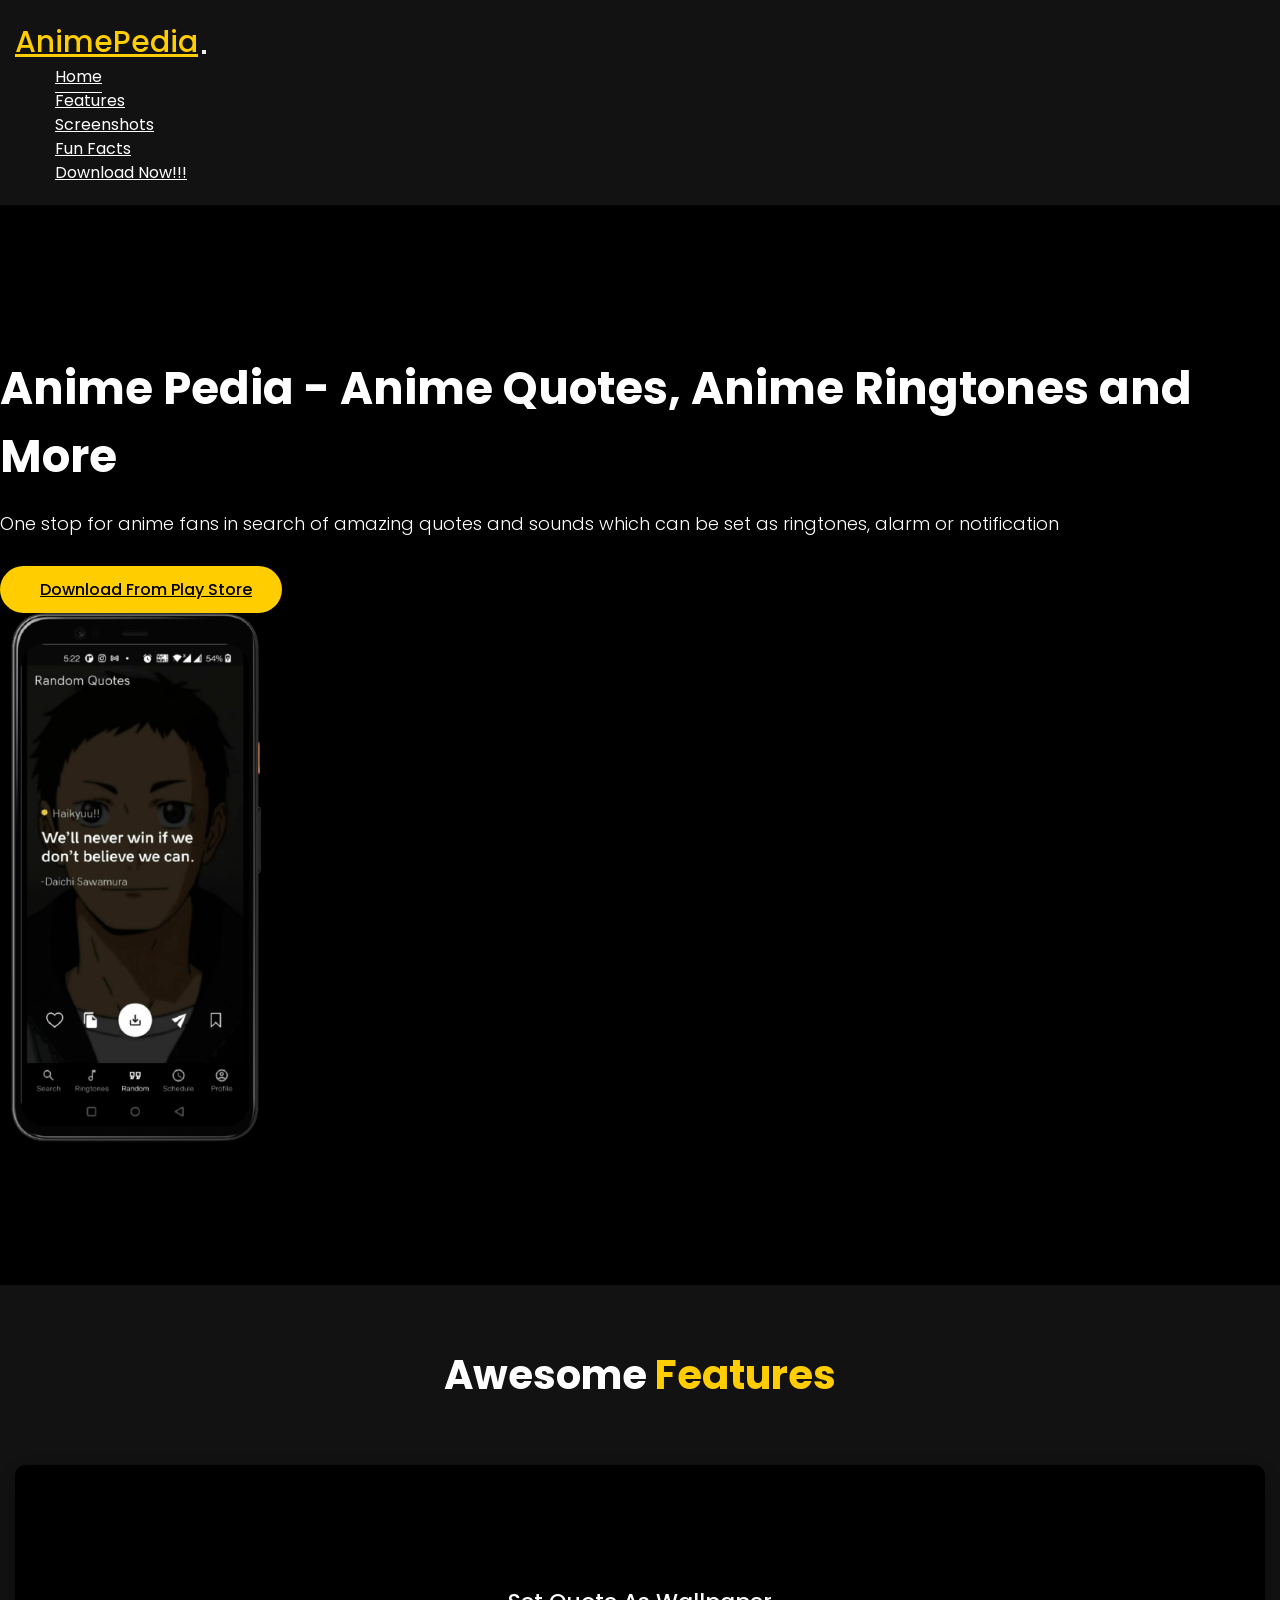
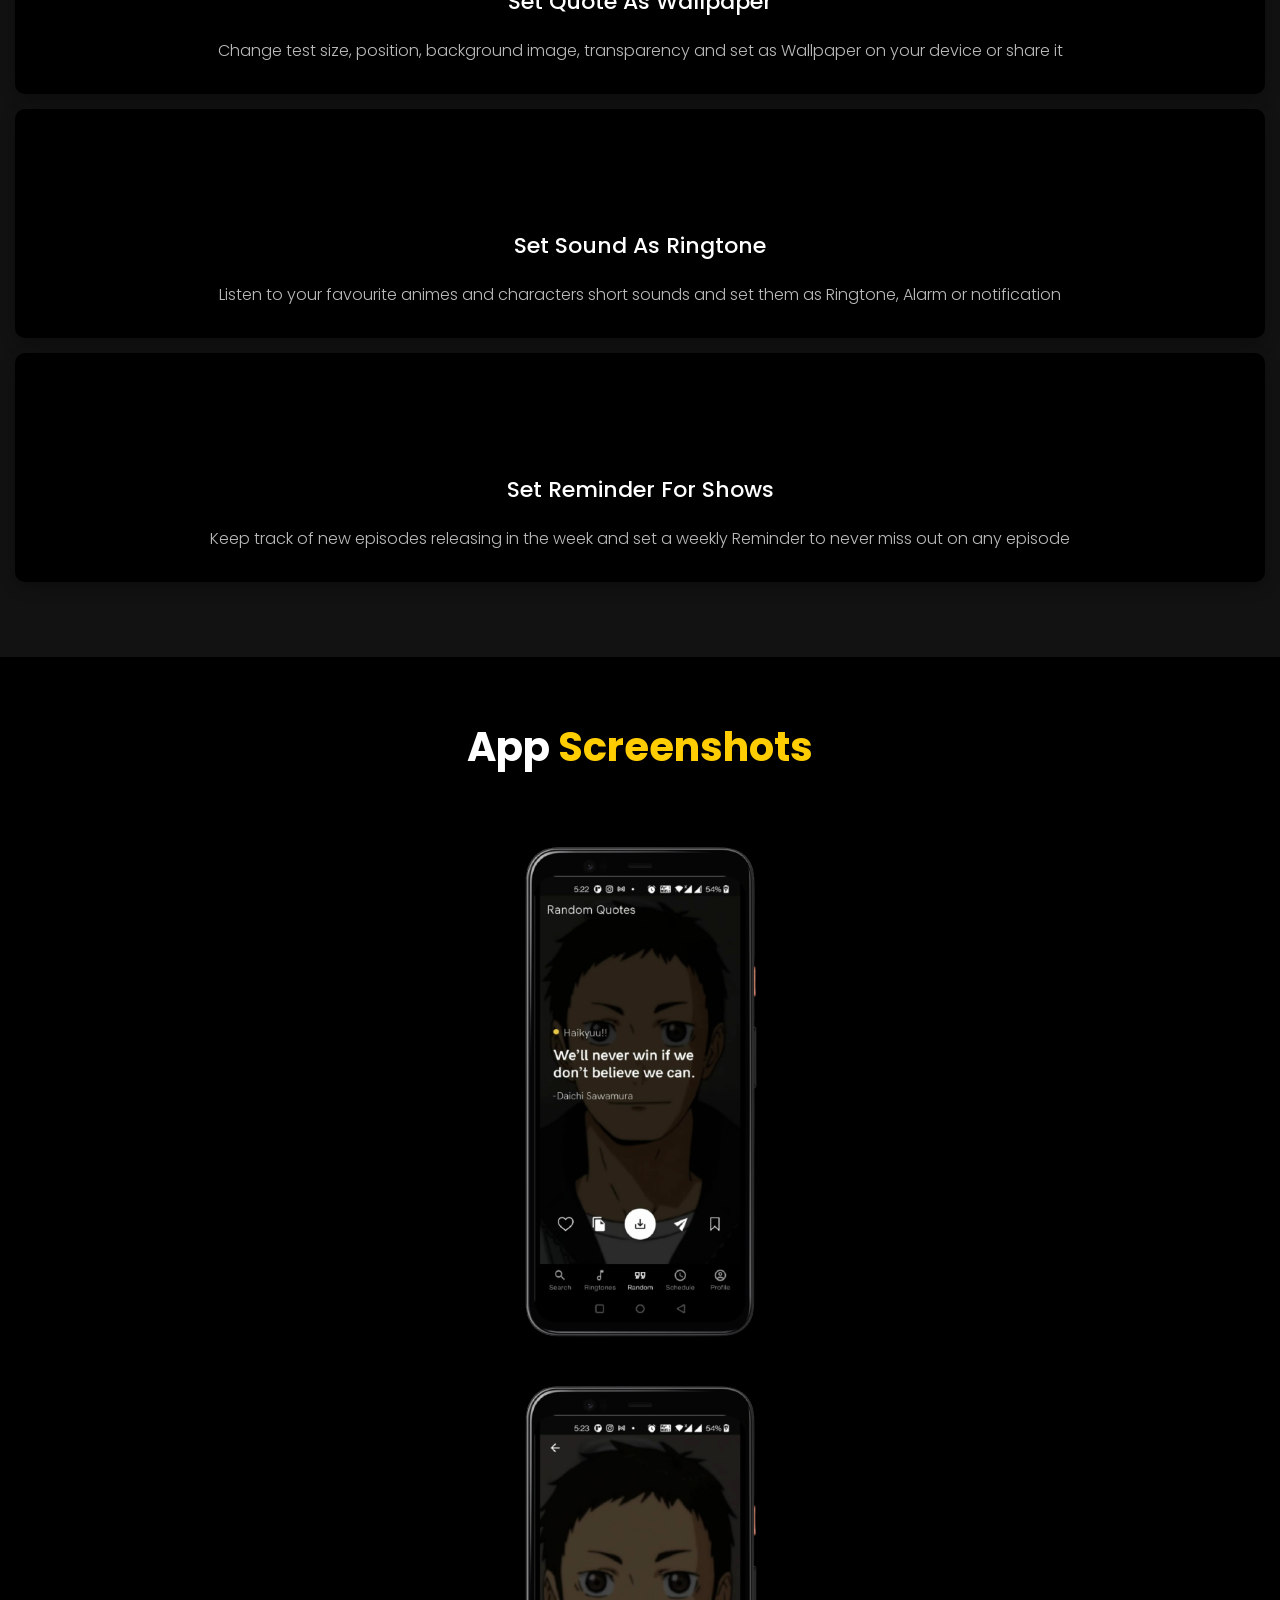
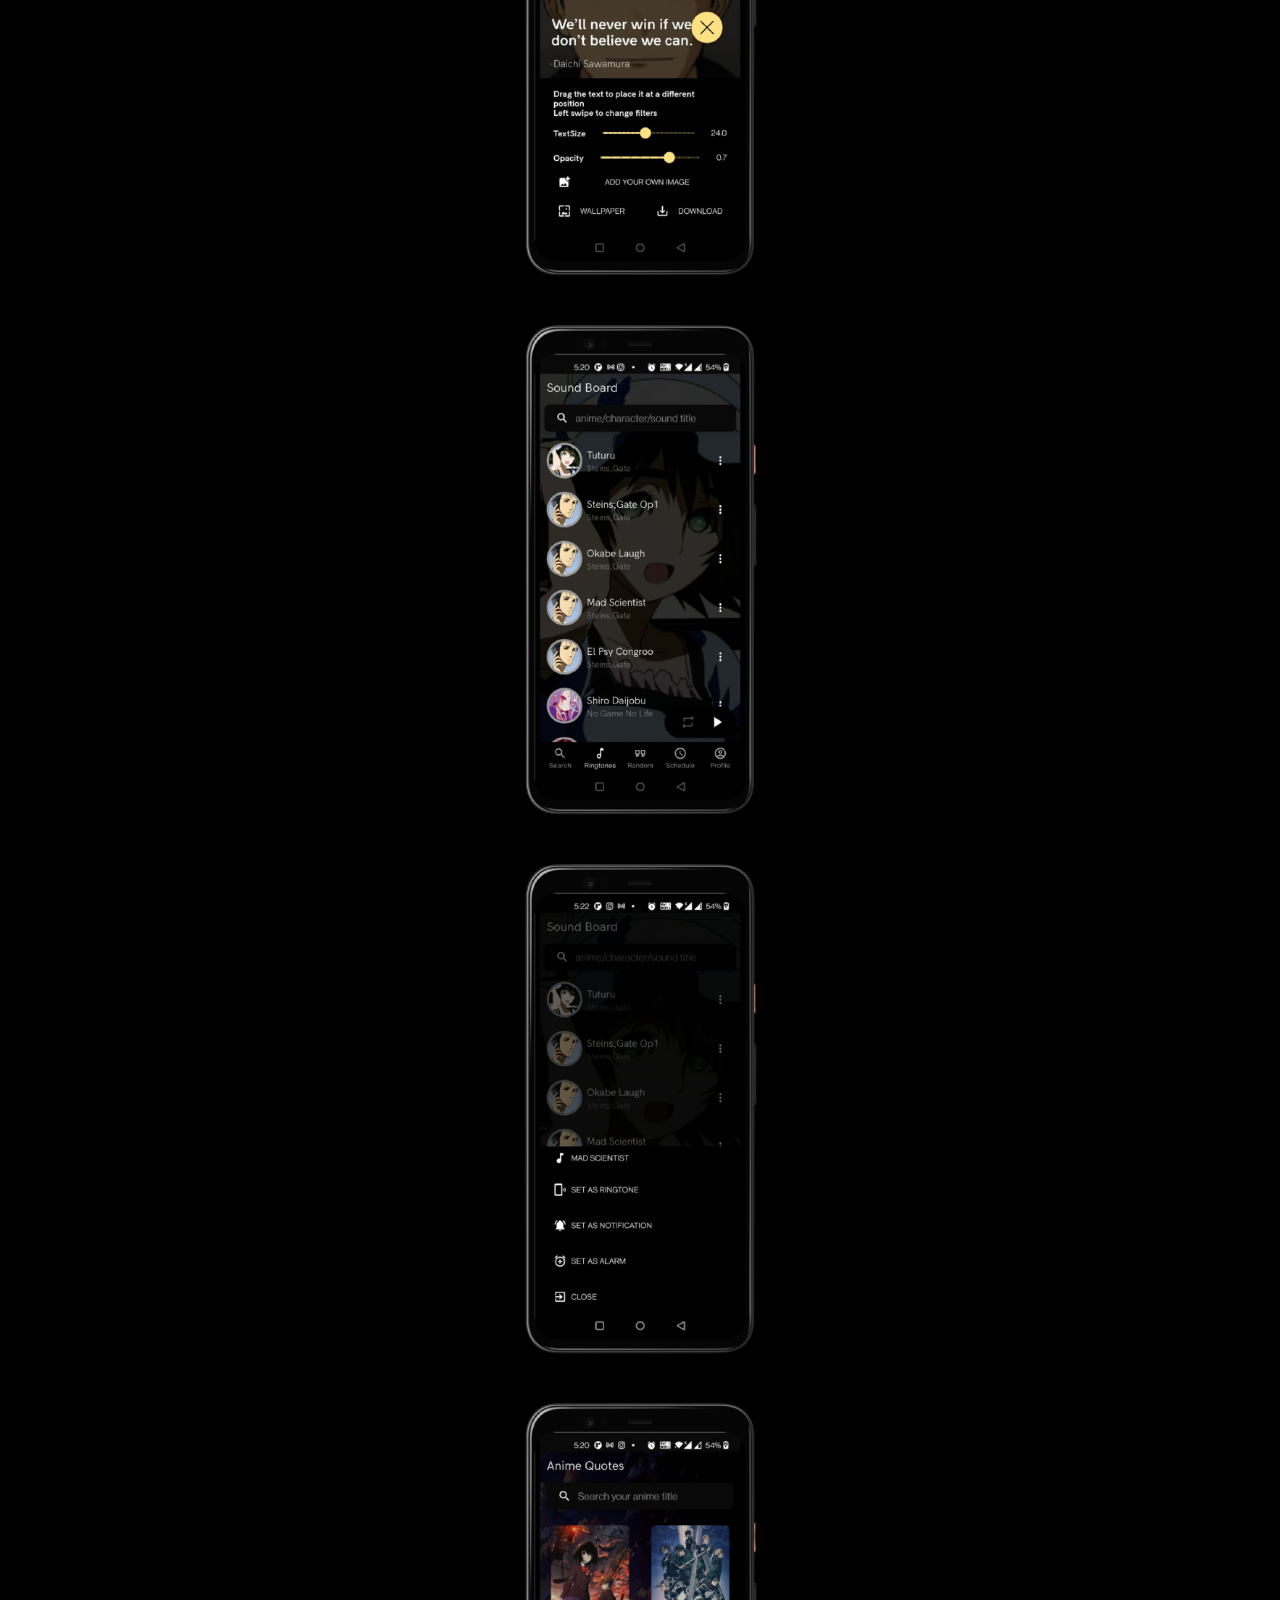
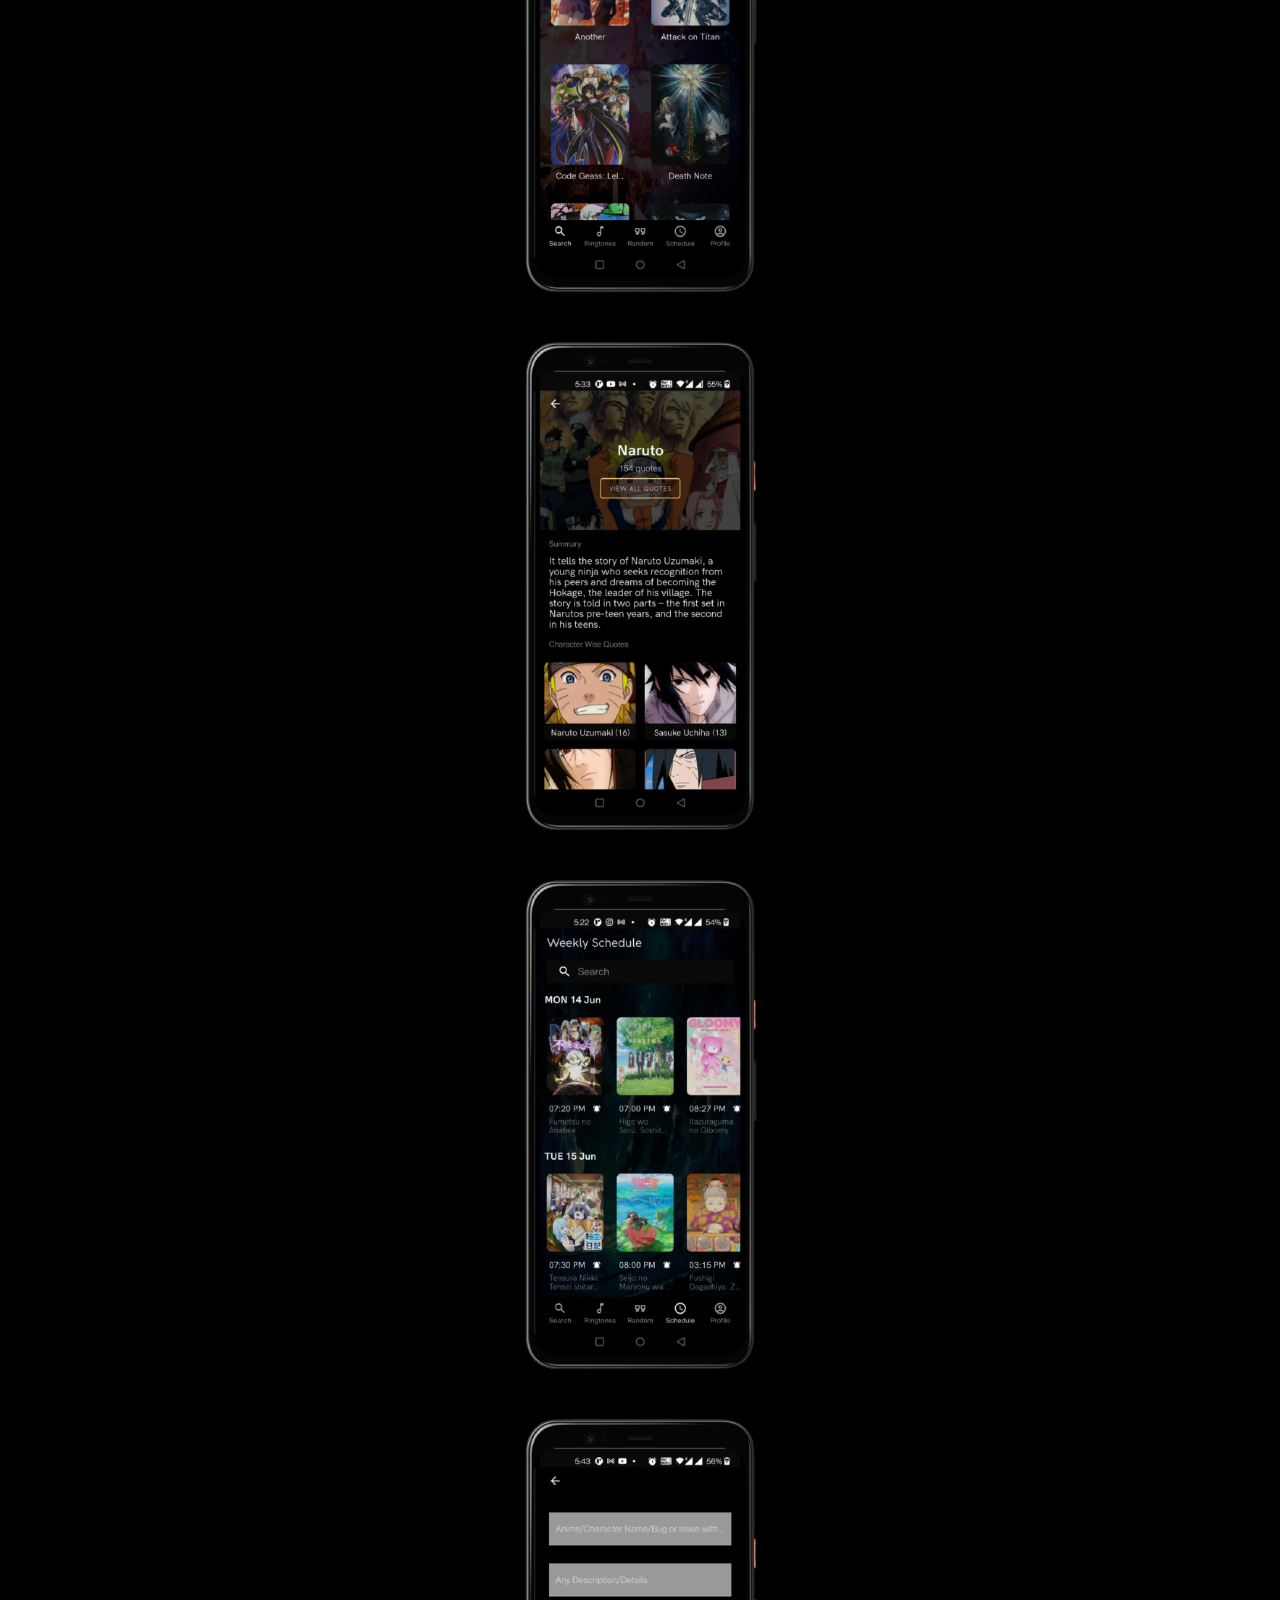
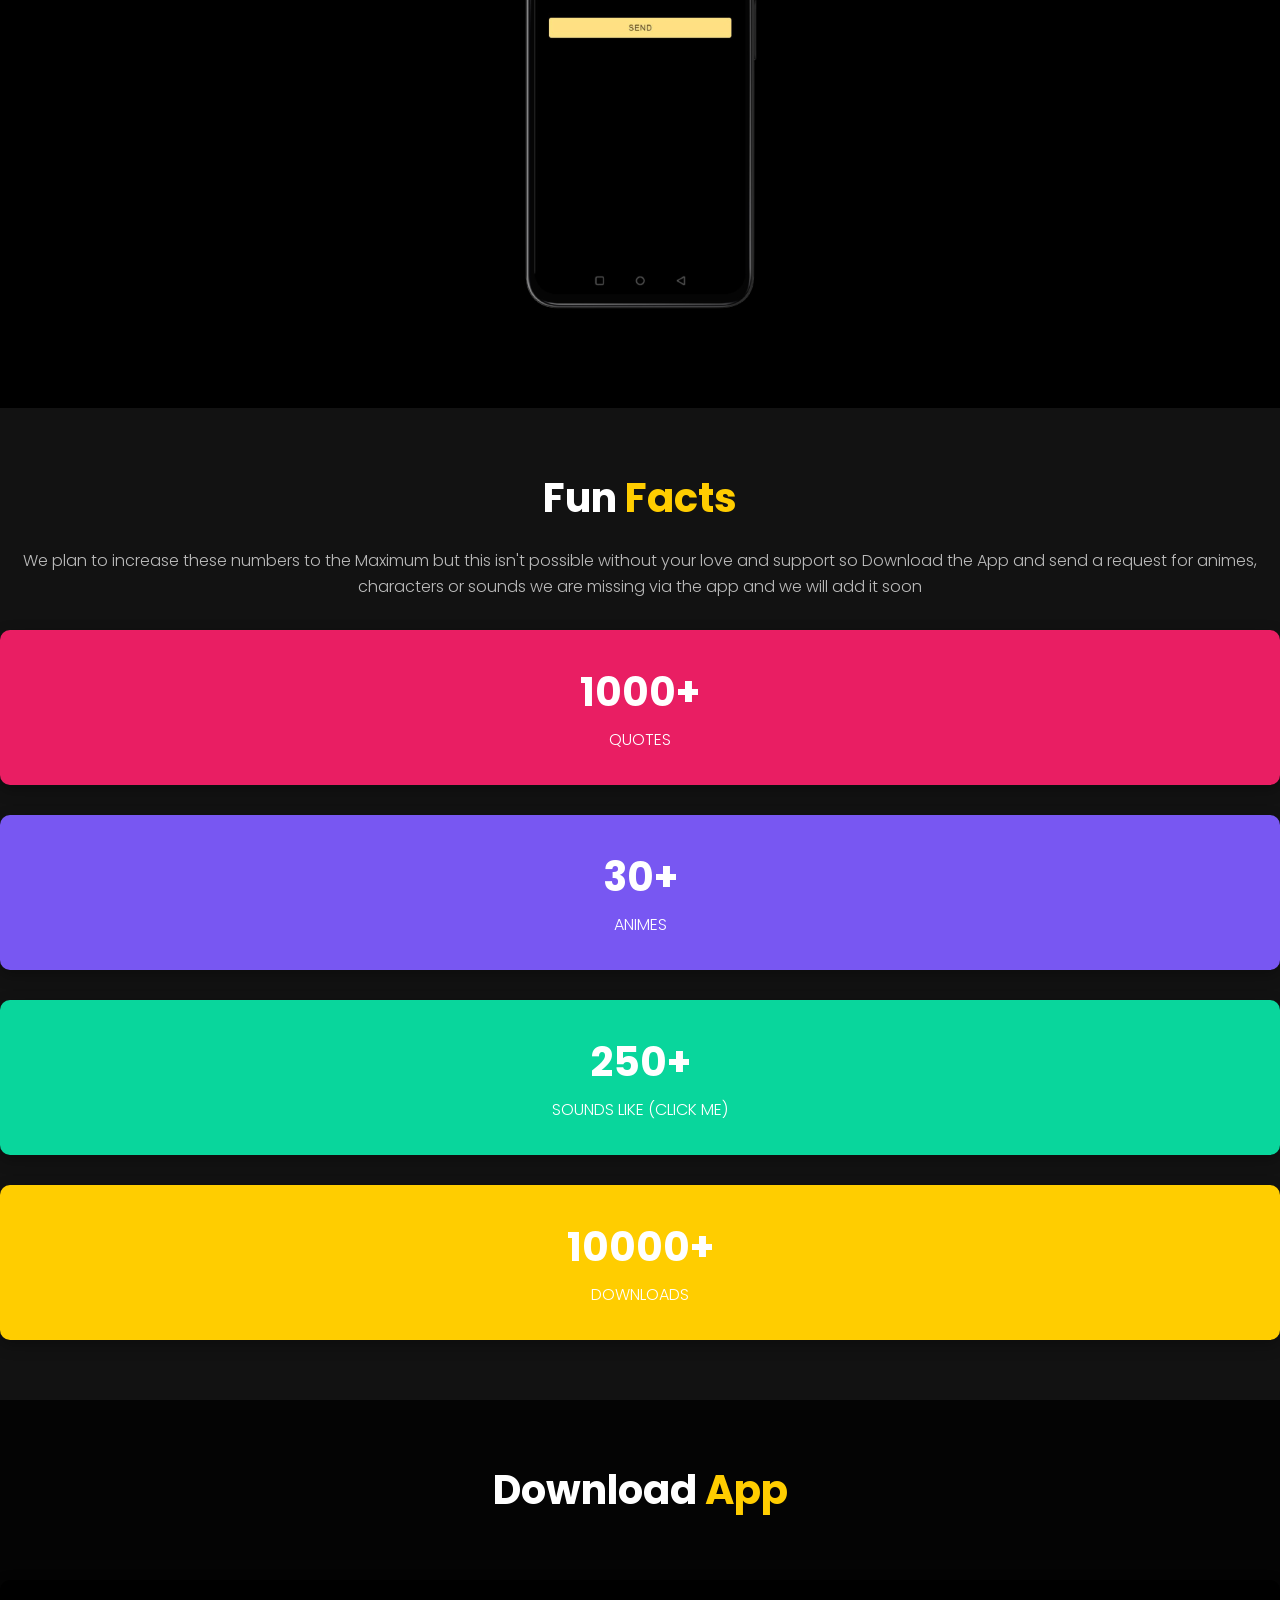
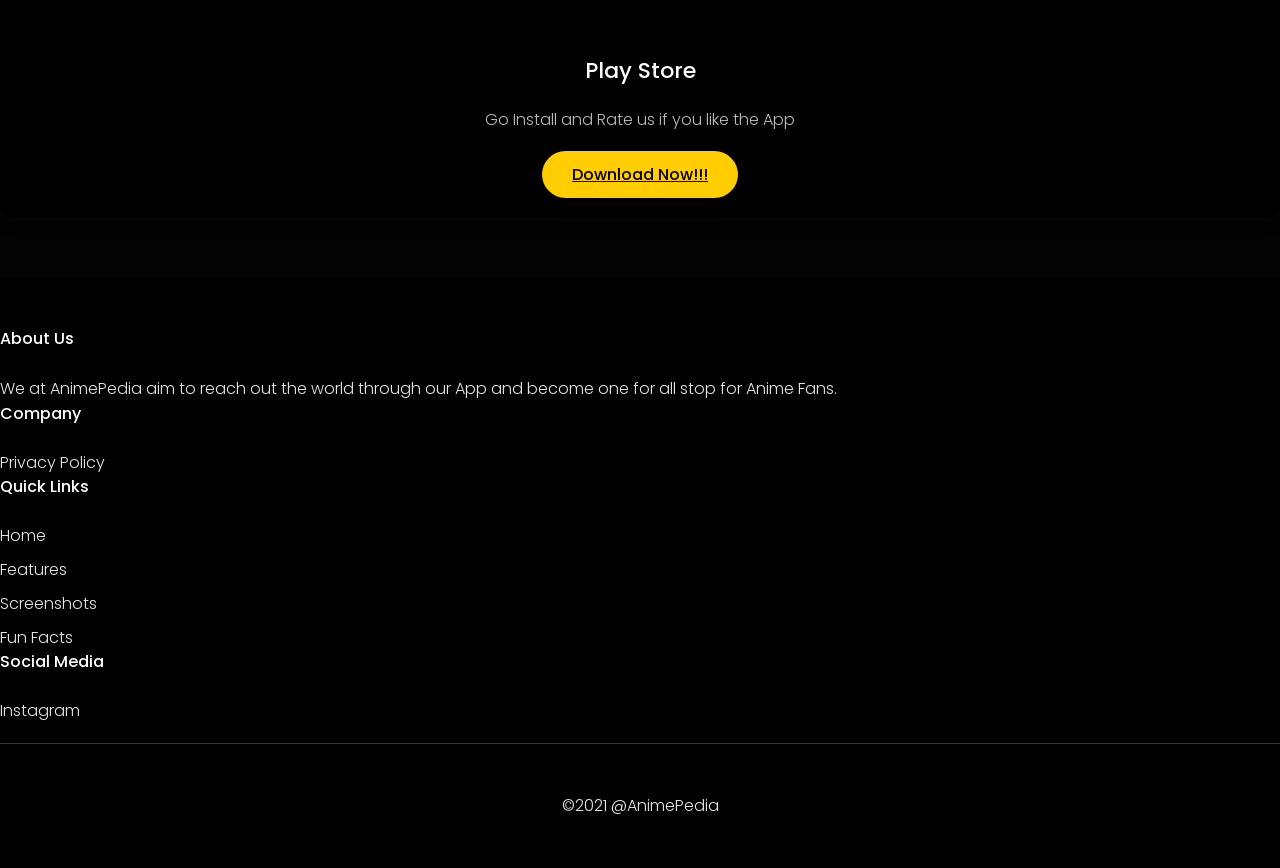
==== index.html @ 0b82811f "ads update and count of downloads update" ====
<!DOCTYPE html>
<html lang="zxx">
<head>
  <title>AnimePedia</title>
  <meta charset="utf-8">
  <meta name="viewport" content="width=device-width, initial-scale=1">
  <!-- owl carousel css --> 
  <link rel="stylesheet" href="css/owl.carousel.min.css"> 
  <!-- font awesome icons --> 
  <link rel="stylesheet" href="css/font-awesome.css"> 
  <!-- bootstrap css --> 
  <link rel="stylesheet" href="css/bootstrap.min.css"> 
  <!-- main css -->
  <link rel="stylesheet" href="css/style copy-black.css">
</head>
<body class="dark noscroll">
  
<!-- ------------Preeloader start------- -->


<!-- <div class="preloader">
  <div class="shuriken-1">
    <svg xmlns="http://www.w3.org/2000/svg" xmlns:xlink="http://www.w3.org/1999/xlink" aria-hidden="true" focusable="false" width="12em" height="12em" style="-ms-transform: rotate(360deg); -webkit-transform: rotate(360deg); transform: rotate(360deg);" preserveAspectRatio="xMidYMid meet" viewBox="0 0 512 512"><path d="M328.876 132.542c42.457 68.612 149.227-58.938 170.989-115.976c61.182 226.687-128.532 308.915-135.427 328.892c7.255 69.326 51.51 118.195 131.396 156.386c-99.151 29.826-238.608-6.45-316.8-121.723C143.066 327.1 30.801 430.328 13.78 496.201c-34.377-113.443 2.418-172.508 35.594-230.973c38.4-67.671 102.25-75.349 97.414-117.266c-6.702-58.084-73.653-117.459-132.202-134.62C131.638-32.989 279 51.94 328.876 132.541zM303.85 263.71c0-40.71-44.372-66.29-79.679-45.936s-35.306 71.518 0 91.872c35.307 20.355 79.68-5.227 79.68-45.936z" fill="#ffcd00"/></svg>
  </div>
  <div class="loading">
    <div class="dots-7"></div>
  </div>
  </div> -->


<!-- ------------Preeloader send------- -->



<!-- Navbar start -->
<nav class="navbar navbar-expand-lg fixed-top">
  <div class="container">
  <!-- Brand -->
  <a class="navbar-brand" href="#">AnimePedia</a>

  <!-- Toggler/collapsibe Button -->
  <button class="navbar-toggler" type="button" data-toggle="collapse" data-target="#collapsibleNavbar">
    <i class="fas fa-bars"></i>
  </button>

  <!-- Navbar links -->
  <div class="collapse navbar-collapse" id="collapsibleNavbar">
    <ul class="navbar-nav ml-auto">
      <li class="nav-item">
        <a class="nav-link active color-set" data-scroll-nav="0" href="#">Home</a>
      </li>
      <li class="nav-item">
        <a class="nav-link color-set" data-scroll-nav="1" href="#">Features</a>
      </li>
      <li class="nav-item">
        <a class="nav-link color-set" data-scroll-nav="2" href="#">Screenshots</a>
      </li>
      <li class="nav-item">
        <a class="nav-link color-set" data-scroll-nav="3" href="#">Fun Facts</a>
      </li>
      <li class="nav-item">
        <a class="nav-link color-set" href="https://play.google.com/store/apps/details?id=com.jdevsappstudio.animepedia" >Download Now!!!</a>
      </li>
    </ul>
  </div>
</div>
</nav>
<!-- Navbar end -->
 
 <!-- Start HomePage -->
 <section class="home d-flex align-items-center" data-scroll-index="0">

 <div class="container">
   <div class="row align-items-center">
     <div class=" col-md-7 ">
     <div class="home-text">
       <h1>Anime Pedia - Anime Quotes, Anime Ringtones and More</h1>
        <p>One stop for anime fans in search of amazing quotes and sounds which can be set as ringtones, alarm or notification</p>
      <div class="home-btn " >
      
        <a  role="button" href="https://play.google.com/store/apps/details?id=com.jdevsappstudio.animepedia"  class="btn btn-1 down-play-btn " >
          <i class="fab fa-google-play"></i>Download From Play Store</a>
      <!-- <button type="button" class="btn btn-1 video-play-btn">
        <i class="fas fa-play"></i>

      </button> -->

      </div>
      </div>
    </div>
     <div class=" col-md-5  text-center">
<div class="home-img">
  <!-- <div class="circle"></div> -->
  <img src="img/app-screenshots/1.png" alt="Anime Pedia App">
</div>

     </div>
   </div>
 </div>

 </section>
 <!-- End HomePage -->

<!-- Start Features -->
 <section class="features  section-padding" data-scroll-index="1">
<div class="container">
  <div class="row justify-content-center">
<div class="col-lg-8">
  <div class="section-title">
    <h2>Awesome <span>Features</span></h2>
  </div>
</div>

  </div>
  <div class="row">
    <div class="owl-carousel features-carousel">
      <div class="feature-item">
        <div class="icon">
          <i class="fas fa-image"></i>
          </div>
          <h3>Set Quote as Wallpaper</h3>
          <p>Change test size, position, background image, transparency and set as Wallpaper on your device or share it</p>
        
      </div>
      <div class="feature-item">
        <div class="icon">
          <i class="fas fa-music"></i>
          </div>
          <h3>Set Sound as Ringtone</h3>
          <p>Listen to your favourite animes and characters short sounds and set them as Ringtone, Alarm or notification</p>
        
      </div>
      <div class="feature-item">
        <div class="icon">
          <i class="fas fa-bell"></i>
          </div>
          <h3>Set Reminder for Shows</h3>
          <p>Keep track of new episodes releasing in the week and set a weekly Reminder to never miss out on any episode</p>
        
      </div>
      <!-- <div class="feature-item">
        <div class="icon">
          <i class="fas fa-code"></i>
          </div>
          <h3>Set Quote as Wallpaper</h3>
          <p>Lorem ipsum dolor sit amet consectetur adipisicing elit. Sequi quia, unde error vitae veniam tenetur fugiat soluta esse debitis atque excepturi ut.</p>
        
      </div> -->
    </div>
  </div>
</div>

 </section>
<!-- End Features -->


<!-- screen shots start--------- -->
<section class="app-screenshots section-padding" data-scroll-index="2">
  <div class="container">
    <div class="row justify-content-center">
  <div class="col-lg-8">
    <div class="section-title">
  <h2>app <span>screenshots</span></h2>
  </div>
  </div>
    </div>
    <div class="row">
  <div class="owl-carousel screenshots-carousel">
    <div class="screenshot-item">
      <img src="img/app-screenshots/1.png" alt="ss">
    </div>
    <div class="screenshot-item">
      <img src="img/app-screenshots/2.png" alt="ss">
    </div>
    <div class="screenshot-item">
      <img src="img/app-screenshots/4.png" alt="ss">
    </div>
    <div class="screenshot-item">
      <img src="img/app-screenshots/5.png" alt="ss">
    </div>
    
    <div class="screenshot-item">
      <img src="img/app-screenshots/6.png" alt="ss">
    </div>
    <div class="screenshot-item">
      <img src="img/app-screenshots/7.png" alt="ss">
    </div>
    <div class="screenshot-item">
      <img src="img/app-screenshots/8.png" alt="ss">
    </div>
    <div class="screenshot-item">
      <img src="img/app-screenshots/9.png" alt="ss">
    </div>

  </div>
  
    </div>
  </div>
  
  </section>
  
  <!-- screen shots end--------- -->
<!-- fun facts--------- -->
<section class="fun-facts section-padding" data-scroll-index="3">
<div class="container">

  <div class="row">
    <!-- <div class="col-lg-6 col-md-5 d-flex align-items-center">
<div class="fun-facts-img">
  <img src="img/app-screenshots/2.png" alt="fun facts">
</div>
    </div> -->
    <div class="col-lg-12 col-md-12 align-items-center">
      <div class="section-title">
        <h2>fun <span>facts</span></h2>
      </div>
      <div class="fun-facts-text">
        <p>
          We plan to increase these numbers to the Maximum but this isn't possible without your love and support so Download the App and send a request for animes, characters or sounds we are missing via the app and we will add it soon  
        </p>
        <div class="row">
          <div class="col-sm-6">
            <div class="fun-facts-item style-1">
                <h3>1000+</h3>
                <!-- <audio src="videos/madara.mp3" id="audio1"></audio> -->
                <span>Quotes</span>
            </div>
          </div>
          <div class="col-sm-6">
            <div class="fun-facts-item style-2" >
                <h3>30+</h3>
                <!-- <audio src="videos/naruto.mp3" id="audio2"></audio> -->
                <span>Animes</span>
            </div>
            
          </div><div class="col-sm-6"  >
            <div class="fun-facts-item style-3 " onclick="play3()">
                <h3>250+</h3>
                <audio src="videos/itachi.mp3" id="audio3"></audio>
                <span>Sounds like (click me)</span>
            </div>
          </div><div class="col-sm-6">
            <div class="fun-facts-item style-4" >
                <h3>10000+</h3>
                <!-- <audio src="videos/kakarot.mp3" id="audio3"></audio> -->
                <span>Downloads</span>
            </div>
          </div>
        </div>
      </div>
    </div>
  
  </div>
</div>

</section>


<!-- fun facts end--------- -->




<!-- app download start--------- -->
<section class="app-download section-padding" data-scroll-index="4">
  <div class="container ">
    <div class="row justify-content-center">
      <div class="col-lg-8">
        <div class="section-title">
          <h2>download <span>app</span></h2>
        </div>
      </div>
    </div>
    <div class="row justify-content-center">
      <div class="col-lg-4 col-md-6">
        <div class="app-download-item">
          <i class="fab fa-google-play"></i>
          <h3>Play store</h3>
          <p>Go Install and Rate us if you like the App</p>
        <a role="button" href="https://play.google.com/store/apps/details?id=com.jdevsappstudio.animepedia" class="btn btn-1">download now!!!</a>
        </div>
      </div>
      <!-- <div class="col-lg-4 col-md-6">
        <div class="app-download-item">
          <i class="fab fa-app-store"></i>
          <h3>app store</h3>
          <p>We will soon launch on Apple App Store for our ios users till then you can think of switching to android </p>
        
          <a role="button"  class="btn btn-1">coming soon</a>
        </div>
      </div> -->
    </div>
  </div>
</section>

<!-- app download end--------- -->

<!-- Footer start-------------------- -->

<footer class="footer">
  <div class="container">
    <div class="row">
      <div class="col-lg-3 col-md-6">
        <div class="footer-col">
          <h3>
            About Us
          </h3>
          <p>We at AnimePedia aim to reach out the world through our App and become one for all stop for Anime Fans.</p>
        </div>
    </div>
    <div class="col-lg-3 col-md-6">
      <div class="footer-col">
        <h3>Company</h3>
        <ul>
          <!-- <li><a href="termsnconditions.html">terms and conditions</a></li> -->
          <li><a href="privacypolicy.html">privacy policy</a></li>
          <!-- <li><a href="#">blogs</a></li>
          <li><a href="#"></a></li>
         -->
        </ul>
      </div>
  </div>
  <div class="col-lg-3 col-md-6">
    <div class="footer-col">
      <h3>quick links</h3>
      <ul>
        <li><a href="#" data-scroll-goto="0">home</a></li>
        <li><a href="#" data-scroll-goto="1">features</a></li>
        <li><a href="#" data-scroll-goto="2">screenshots</a></li>
        <li><a href="#" data-scroll-goto="3">fun facts</a></li>     
     </ul>
    </div>
</div>
<div class="col-lg-3 col-md-6">
  <div class="footer-col">
    <h3>social media</h3>
    <ul>
      <li><a href="https://www.instagram.com/animepedia.xyz/">instagram</a></li>
      <!-- <li><a href="#">facebook</a></li>
      <li><a href="#">twitter</a></li> -->
    </ul>
  </div>
</div>




    </div>
    <div class="row">
      <div class="col-lg-12">
          <p class="copyright-text">&copy;2021 @AnimePedia</p>
      </div>
    </div>
  </div>
</footer>


<!-- Footer end-------------------- -->






<!-- jquery js -->
<script src="js/jquery.min.js"></script>
<!-- popper js -->
<script src="js/popper.min.js"></script>
<!-- bootstrap js -->
<script src="js/bootstrap.min.js"></script>
<!-- owl carousel js -->
<script src="js/owl.carousel.min.js"></script>
<!-- ScrollIt js -->
<script src="js/scrollIt.min.js"></script>
<!-- main js -->
<script src="js/main.js"></script>
</body>
</html>
---- css/style copy-black.css ----
/* 
----------
Font
--------- */
@import url('https://fonts.googleapis.com/css2?family=Poppins:wght@100;200;300;400;500;600;700;800;900&display=swap');

/* -----------------
Global Css


---------------- */
:root{
    /* ffcd00 */
--main-color: #ffcd00;
--color-1: #e91e63;
--color-2: #7857f2;
--color-3: #09d69c;
--bg-dark: #121212;
--main-to-dark-color: var(--main-color);

--dark-to-main-color: var(--bg-dark);
--shadow-black-100: 0 5px 15px rgba(0,0,0,0.1);
--shadow-black-300: 0 5px 15px rgba(0,0,0,0.3);
--black-900: #000000;
--black-400: #555555;
--black-100: #f7f7f7;

--black-000: #fff;

--black-alpha-100: rgba(0,0,0,0.5);

}
*{
    margin: 0;
    padding: 0;
    outline: none!important;
}
body{
font-family: 'Poppins', sans-serif;
font-size: 16px;
font-weight: 400;
overflow-x: hidden;
background-color: #fff;
line-height: 1.5;
}

body.dark{
    background-color: var(--bg-dark);
    --black-100:var(--bg-dark);
    --black-000: var(--bg-dark);
    --main-to-dark-color: var(--bg-dark);

--dark-to-main-color: var(--main-color);
--shadow-black-100: var(--shadow-black-300);
--black-alpha-100: rgba(255,255,255,0.05);
--black-900:#fff;
--black-400:#bbb
    }


img{
    max-width: 100%;
    vertical-align: middle;
}
ul{
    list-style: none;
}.btn-1{
    background-color: var(--main-color);
    padding: 12px 30px;
    border:none;
    border-radius: 30px;
    color: #000;
    font-size: 16px;
    text-transform: capitalize;
    transition: all 0.5s ease;
    box-shadow: var(--shadow-black-300);
    font-weight: 500;

}

.btn-1:focus{
    background-color:  var(--main-color);

}
.btn-1:hover{
    color: #000;
    background-color: #fff;
}
.btn-2{
    background-color: #fff;
    padding: 12px 30px;
    border:none;
    border-radius: 30px;
    color: var(--main-color);
    font-size: 16px;
    text-transform: capitalize;
    transition: all 0.5s ease;
    box-shadow: var(--shadow-black-100);
    font-weight: 500;
    color: #000;

}

.btn-2:focus{
    background-color:  var(--shadow-black-100);
}
.btn-2:hover{
    color: #000;
    background-color:  var(--main-color);
}
@keyframes spin_01 {
    0%{
        transform: rotate(0deg);
    }
    100%{
        transform: rotate(360deg);
    }
}


@keyframes bounceTop_01 {
    0%,100%{
        transform: translatey(-30px);
    }
    50%{
        transform: translateY(0px);
    }
}

@keyframes pulse_01 {
    0%,100%{
        transform: scale(0.94);
    box-shadow: 0 0 0 0 rgba(255,255,255,0.7);
    }
    70%{
        transform: scale(1);
        box-shadow: 0 0 0 12px rgba(255,255,255,0);
   
    }
    100%{

        transform: scale(0.94);
        box-shadow: 0 0 0 0 rgba(255,255,255,0);
   
    }
}

@keyframes zoom_01 {
0%{
    transform: scale(0);
}
100%{
    transform: scale(1);
    opacity: 0;
}

}
@keyframes zoomlogo_01 {
    0%{
        transform: scale(0);
    }
    100%{
        transform: scale(1);
        opacity: 1;
    }
    
    }
.owl-carousel .owl-dots{
padding: 0 15px;
text-align: center;
margin-top: 20px;

}

.owl-carousel button.owl-dot{
height: 6px;
width: 24px;
background-color: #dddddd;
display: inline-block;
margin: 0 4px;
border-radius: 5px;

}

.owl-carousel button.owl-dot.active{
    height: 5px;
    width: 24px;
    background-color: #dddddd;
    display: inline-block;
    margin: 0 4px;
    border-radius: 5px;
    background-color: var(--main-color);
    }


/* --------Loader------ */

.preloader{
    position: fixed;
    left: 0;
    top: 0;
    height: 100%;
    width:100%;
    z-index: 2100;
    display: flex;
    align-items: center;
    justify-content: center;
    background-color: var(--main-to-dark-color);
}
/* -----shuriken----- */
.shuriken-1{
    animation:sh4 2s infinite linear;
}

.shuriken-1 svg{
    /* width: calc(80px*0.707);
    height: calc(80px*0.707);
    background:var(--main-color);
    clip-path: polygon(0 0,50% 15%,100% 0,85% 50%,100% 100%,50% 85%,0 100%,15% 50%);
    -webkit-mask:
      radial-gradient(circle closest-side,#0000 92%,#000) top   /100% 33.4%,
      radial-gradient(circle closest-side,#0000 92%,#000) left  /33.4%  33.4%,
      radial-gradient(circle 5px         ,#0000 92%,#000) center/33.3%  33.3%,
      radial-gradient(circle closest-side,#0000 92%,#000) right /33.4%  33.4%,
      radial-gradient(circle closest-side,#0000 92%,#000) bottom/100% 33.4%;
    -webkit-mask-repeat:no-repeat; */
    width: 5rem;
    height: 5rem;
    
  
  }
  
  @keyframes sh4 { 
    100%{transform: rotate(1turn)}
  }

.loading{
   color:var(--main-color);
margin-top: 120px;
   transform: translateX(-45px);
  
}

.dots-7 {
    width:12px;
    height:12px;
    border-radius: 50%;
    clip-path: inset(-25px -100px);
    box-shadow: 19px -40px,38px -40px,57px -40px;
    transform: translateX(-38px);
    animation: d7 1s infinite;
  }
  
  @keyframes d7{ 
    16.67% {box-shadow: 19px  0px,38px -40px,57px -40px}
    33.33% {box-shadow: 19px  0px,38px   0px,57px -40px}
    45%,55%{box-shadow: 19px  0px,38px   0px,57px   0px}
    66.67% {box-shadow: 19px 40px,38px   0px,57px   0px}
    83.33% {box-shadow: 19px 40px,38px  40px,57px   0px}
    100%   {box-shadow: 19px 40px,38px  40px,57px  40px}
  }
  
  
/*
-----------------
 Navbar
---------------
*/
.section-padding{
    padding: 60px 0;
}
.section-title {
    margin-bottom: 60px;
}
.section-title h2{
    font-size: 40px;
    color: var(--black-900);
    font-weight: 700;
    text-transform: capitalize;
    text-align: center;
    margin: 0;

}
.section-title h2 span{
color: var(--main-color);
}
.navbar{
    background-color: transparent;
    padding: 20px 0;
    transition: all 0.5s ease;
}

.navbar.navbar-shrink{
    box-shadow: 0 10px 10px rgba(0,0,0,0.1);
    background-color: var(--main-to-dark-color);
    padding: 10px 0;
 
}
.navbar > .container{
    padding: 0 15px;
}
.navbar .navbar-brand{
    font-size: 30px;
    color:var(--main-color);
    font-weight : 500;
    text-transform: capitalize;
}

.navbar .nav-item {
    margin-left:40px
}
.navbar .nav-item .nav-link{
    padding: 5px 0;
    font-size: 16px;
    color:#fff;
    font-weight : 400;
    text-transform: capitalize;
    position: relative;
    
}


.navbar .nav-item .nav-link::before{
    content:'';
    position: absolute;
    left: 0;
    right: 0;
    bottom: 0;
    height: 1px;
    background-color: #fff;
    transition: all 0.5s ease;
    transform : scale(0);
}
.navbar .nav-item .nav-link.active::before{
    transform : scale(1);
}

.navbar .nav-item .nav-link:hover::before{
    transform : scale(1);
}


/* ----------------------
Home section
-------------- */

.home{
    min-height: 100vh;
    padding: 150px 0 30px 0;
    background-color: #000;
    border-radius: var(--main-to-dark-color);
    border-radius: 0 0 0 0;
    position: relative;
    z-index: 1;
    overflow-x: hidden;
}

.home-text h1{
 font-size: 45px;
 font-weight:700;
 color: #fff;
 margin: 0 0 20px;
}
.home-text p{
    font-size: 18px;
 line-height: 28px;
 font-weight: 300;
 color: #fff;
 margin: 0;

}
.home .home-btn{
    
margin-top: 40px;
}
.home .home-btn .down-play-btn{
   
  
    font-size: 16px;
    animation: pulse_01 2s ease infinite;
}
.home .home-btn .down-play-btn i{ 
    margin-right: 10px;
   
}
.home .home-btn .down-play-btn:hover{
    animation: none;
    box-shadow: var(--shadow-black-300);
}

.home .home-btn .video-play-btn{
    margin-left: 30px;
    height: 50px;
    width: 50px;
    padding: 0;
    font-size: 16px;
    animation: pulse_01 2s ease infinite;
}
.home .home-btn .video-play-btn:hover{
    animation: none;
    box-shadow: var(--shadow-black-300);
}


.home .home-btn .video-play-btn i{
   line-height: 50px;

}
.home-img img{
    max-width: 270px;
    width:100%;
    /* box-shadow: var(--shadow-black-100); */
    border-radius: 32px;
    animation:bounceTop_01 3s ease infinite;
}

.home-img .circle{
    position: absolute;
    z-index: 1;
    height: 400px;
    width: 400px;
    border:1px solid rgba(255,255,255,0.2);
    border-radius: 50%;
    top:50%;
    left: 50%;
    transform: translate(-50%,-50%);
}
.home-img .circle::before{
    content:'';
    position: absolute;
    height: 60px;
    width: 60px;
    background-color: rgba(255,255,255,0.4);
    border-radius: 50%;
    left:30px; 
    top:30px;
    transform-origin: 170px 170px;
    animation: spin_01 10s linear infinite;
}
#logo{
    width: 95%;
    height: 95%;
    animation: zoomlogo_01 2s linear infinite;

}


/* ------------
Features section
--------- */

.features .feature-item{

    box-shadow: var(--shadow-black-100);
    margin: 15px;
    padding: 30px;
    border-radius: 10px;
     text-align: center;
     background-color: #000000;
}
.privacy{
 
margin: 8px;
    
}
.privacy h2,h3{
    margin-top: 30px;
color: var(--main-color);
}
 .privacy p,ul,li{
    color: white;
font-size: 16px;
}
.privacy hr{
    background-color: white;
}
.privacy b{
    color: var(--main-color);
    margin-bottom: 16px;
}
.features .feature-item .icon{
height: 60px;
width: 60px;
margin: 0 auto 30px;
text-align: center;
font-size: 50px;
color: var(--main-color);
position: relative;
z-index: 1;
transition: all 0.5s ease;

}

.features .feature-item .icon::before {
    content: '';
    position: absolute;
    left: 100%;
    top: 0;
    width: 100%;
    height: 100%;
    background-color: var(--main-color);
    transition: all 0.5s ease;
    z-index: -1;
    opacity: 0;
}
.features .feature-item:hover .icon {
   color: #000;
   font-size: 20px;
}
.features .feature-item:hover .icon::before {
    left: 0;
    border-radius: 50%;
    opacity: 1;
}
.features .feature-item .icon i{
    line-height: 60px;
    font-size: 24px;
}
.features .feature-item  h3{
    font-size: 22px;
    margin: 0 0 20px;
    color: var(--black-900);
    font-weight: 500;
    text-transform: capitalize;
}

.features .feature-item p{
    font-size: 16px;
    line-height: 26px;
    font-weight: 300;
    color: var(--black-400);
    margin: 0;
}


/* -------------
fun facts
--------- */

.fun-facts{
    background-color: var(--black-100);
    
}
.fun-facts img{
    max-width: 250px;
    width:100%;
    box-shadow: var(--shadow-black-100);
    border-radius: 32px;
    animation:bounceTop_01 3s ease infinite;

}

.fun-facts .section-title{
    margin-bottom: 20px;
    
}

.fun-facts .section-title h2{
text-align: center;
}


.fun-facts-text p{
    font-size: 16px;
    line-height: 26px;
    color: var(--black-400);
    margin: 0 0 15px;
    font-weight: 300;
    text-align: center;
}
.fun-facts-item{
    padding: 32px 16px;
    text-align: center;
    box-shadow: var(--shadow-black-100);
    border-radius: 10px;
    margin-top: 30px;

}
.fun-facts-item h3{
font-size: 40px;
font-weight: 700;
color: #ffffff;
margin: 0 0 5px;

}
.fun-facts-item span{
    font-size: 16px;
    text-transform: uppercase;
    font-weight: 300;
    color: #ffffff;
    margin: 0;
    line-height: 26px;
    display: block;
    
    }
    
.fun-facts-item.style-1{
   background-color: var(--color-1);
}

.fun-facts-item.style-2{
    
   background-color: var(--color-2);
}

.fun-facts-item.style-3{
    
   background-color: var(--color-3);
}

.fun-facts-item.style-4{
    
   background-color: var(--main-color);
}

/* -------------
app screenshots section
------------- */
.app-screenshots{
    background-color: #000;
}
.screenshot-item {
margin: 15px;
}

.screenshot-item img{
 width: 100%;
 display: block;
    max-width: 250px;
margin: auto;

}

/* -------------
app download section
------------- */

.app-download{
    background-image: url('../img/itachi.jpeg');
    background-position: center top;
    background-attachment: fixed;
    background-size: 100% 100%;
    background-repeat: no-repeat;
    position: relative;
    z-index: 1;
}

.app-download::before{
    content: '';
    position: absolute;
left: 0;
top: 0;
width: 100%;
background-color: #000;
height: 100%;
z-index: -1;
opacity: .8;
}
.app-download-item{
    background-color: #000000;
    padding: 30px;
    text-align: center;
    border-radius: 10px;
    box-shadow: var(--shadow-black-100);
}



.app-download-item .icon i{
    line-height: 60px;
    font-size: 16px;
}
.app-download-item i{
    font-size: 30px;
    color: var(--main-color);
    display: inline-block;
}
.app-download-item  h3{
    font-size: 22px;
    margin: 20px 0;
    color: var(--black-900);
    font-weight: 500;
    text-transform: capitalize;
}

.app-download-item p{
    font-size: 16px;
    line-height: 26px;
    font-weight: 300;
    color: var(--black-400);
    margin: 0 0 30px;

}
/* 
---------------
Footer
----------- */


.footer{
    background-color: #000;
    padding: 50px 0 0;
}
.footer-col h3{
    font-size: 16px;
    font-weight: 500;
    color: #fff;
    margin: 0 0 25px;
    text-transform: capitalize;
}

.footer-col p{
    font-size: 16px;
    color: rgba(255,255,255,0.9);
    font-weight: 300;
    line-height: 26px;
    margin: 0;
}
.footer-col ul{
    margin: 0;
}

.footer-col ul li:not(:last-child){
    margin-bottom: 10px;
    
}

.footer-col ul li a{

    font-size: 16px;
    color: rgba(255,255,255,0.9);
    font-weight: 300;
    display: block;
    text-transform: capitalize;
    transition: all 0.5s ease;
    text-decoration:none;
}

.footer-col ul li a:hover{
    padding-left: 5px;
    
}
.footer .copyright-text{
    
    padding: 50px 0;
    text-align: center;

    font-size: 16px;
    color: rgba(255,255,255,0.9);
    font-weight: 300;
    margin:20px 0 0;
    border-top: 1px solid rgba(255,255,255,0.2);
}
/* 
-----------toogle
theme light darl
----------------- */

.toggle-theme{
    position: fixed;
    right: 0;
    top: calc(50%- 20px);
    height: 40px;
    width: 40px;
    background-color: var(--dark-to-main-color);
    z-index: 1200;
    color: #fff;
    cursor: pointer;
    border-radius: 50%;
    box-shadow: var(--shadow-black-300);
    font-size: 16px;
    text-align: center;
}

.toggle-theme i{
    line-height: 40px;
}


/* 
------------------
Responsive
-------------- */

@media(max-width: 991px){
    .navbar-toggler{
        background-color: var(--main-to-dark-color);
        box-shadow: var(--shadow-black-300);
        height: 34px;
        width: 44px;
        padding: 0;
        font-size: 17px;
        color: #fff;

    }

    .navbar-nav{
        background-color: var(--main-to-dark-color);
        box-shadow: var(--shadow-black-300);
    }

    .navbar .nav-item{
        margin: 0;
        padding: 5px 15px;
    }
    .navbar.navbar-shrink .navbar-toggler,
    .navbar.navbar-shrink .navbar-nav{
        background-color: #000;
    }

    .home-img .circle{
        height: 320px;
        width: 320px;
    }
    .home-img .circle::before{
        left:18px;
        top:18px;
        transform-origin: 142px 142px;
    }

    .home-text h1{
        font-size: 40px;
    }
    .app-download-item{
        margin-bottom: 30px;
    }
    .footer-col{
        margin-bottom: 30px;
    }
}

@media(max-width: 767px){
    .home-text{
        margin-bottom: 80px;text-align: center;
    }
    .fun-facts-img img{
        margin-bottom: 30px;
    }
    .section-title h2{
        font-size: 35px;
    }
    .home .home-btn{
         
        text-align: center;
    }
    
             

    /* .fun-facts .section-title{
        text-align: center;
    } */
}


@media(max-width: 575px){
    .home-text h1{
        font-size: 30px;
        text-align: center;
    }
    .home-text p{
        font-size: 16px;
        text-align: center;
    }
    .section-title h2{
        font-size: 30px;
        text-align: center;
    }
     .home .home-btn{
         
text-align: center;
     }
     .app-download-item {
        
        margin: 0 30px 30px 30px;
    
    }
    .fun-facts-item {
        
        margin: 0 30px 30px 30px;
    
    }
    .features .feature-item {
        
        margin-left: 50px;
        margin-right: 50px;
    
    }
   

}
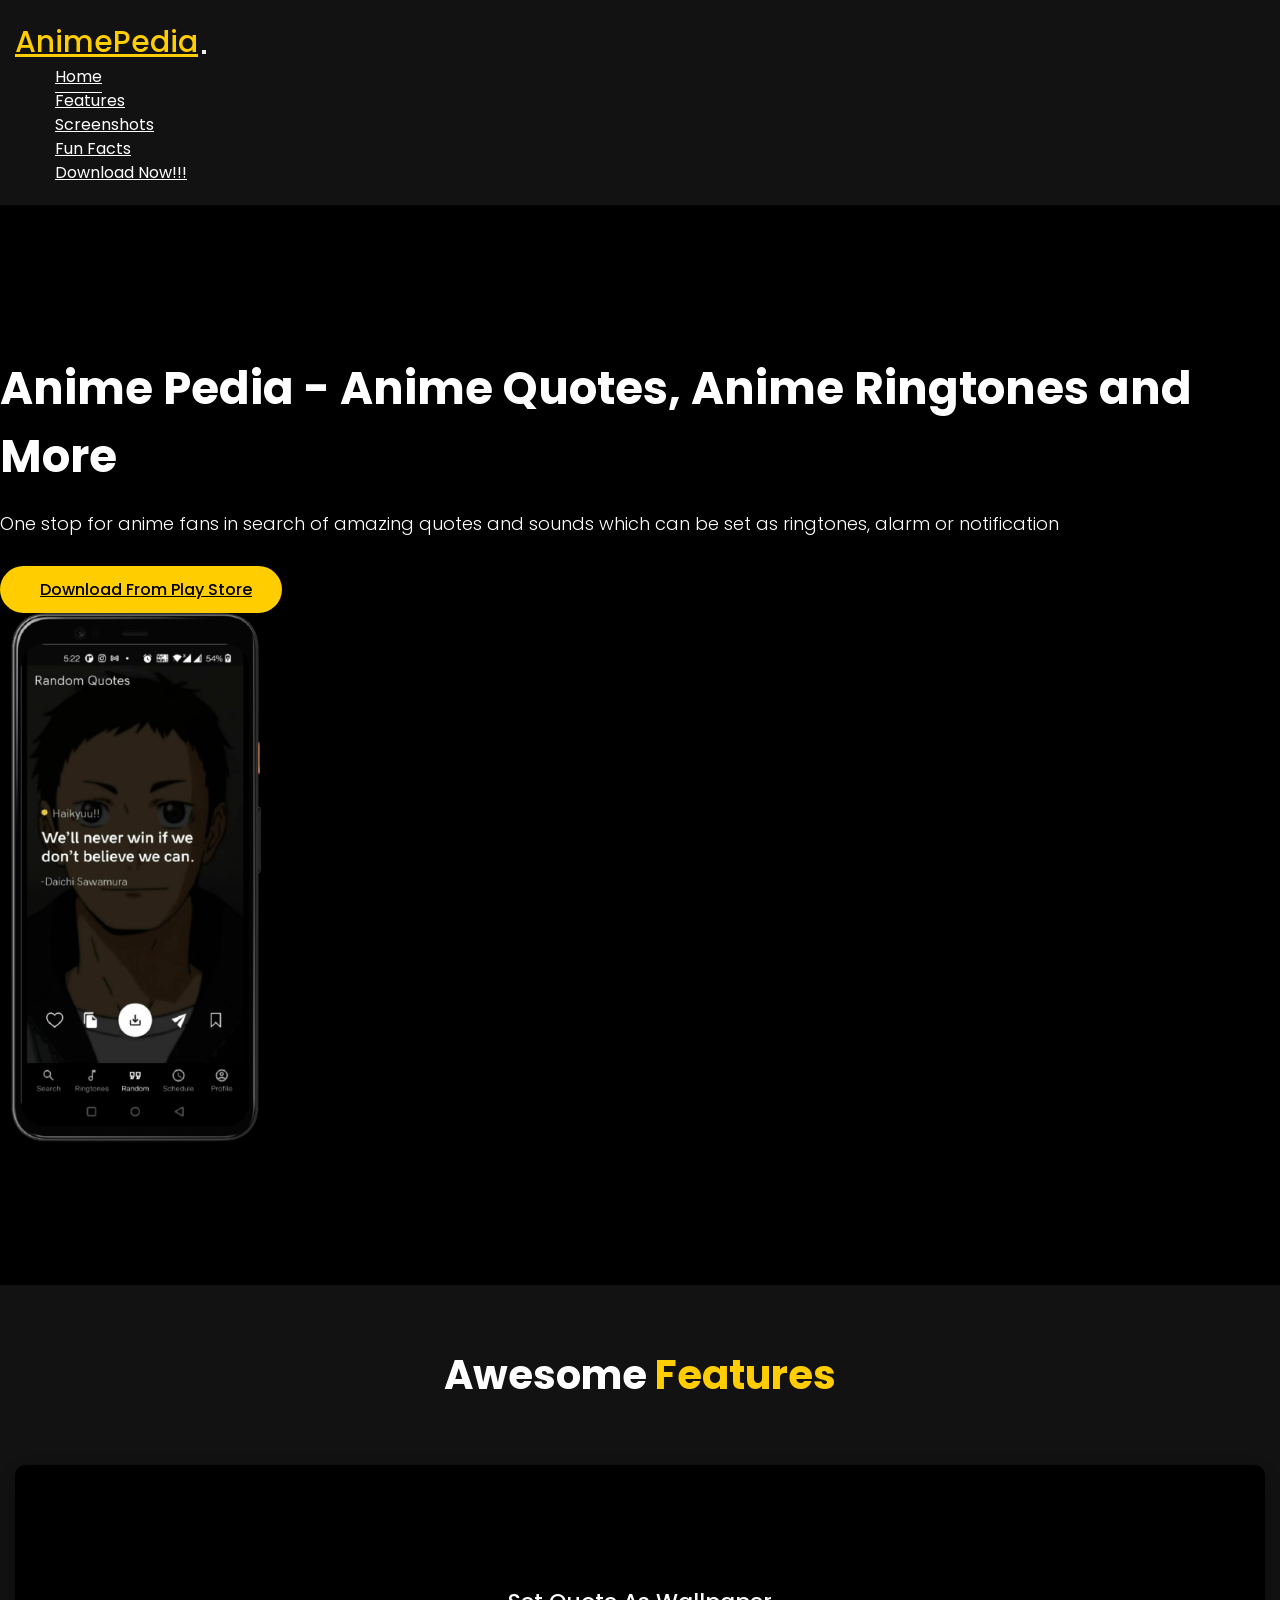
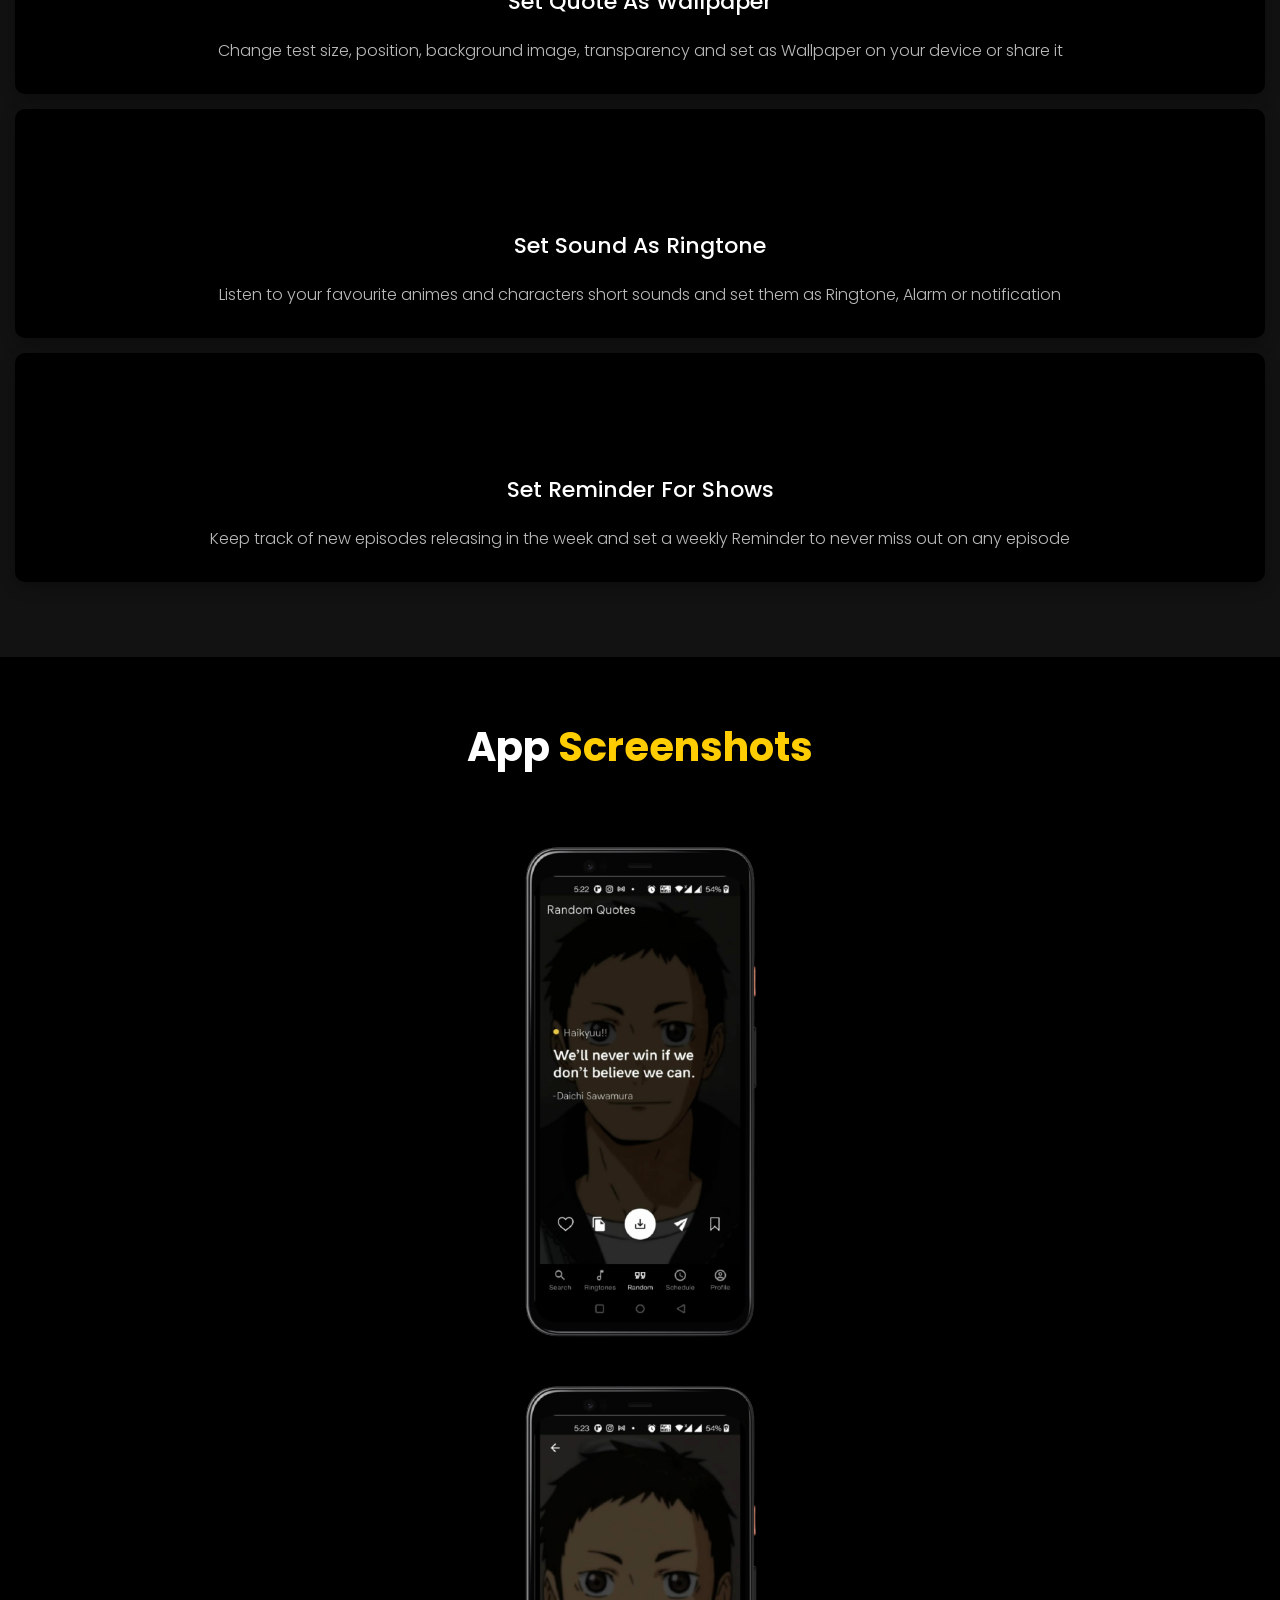
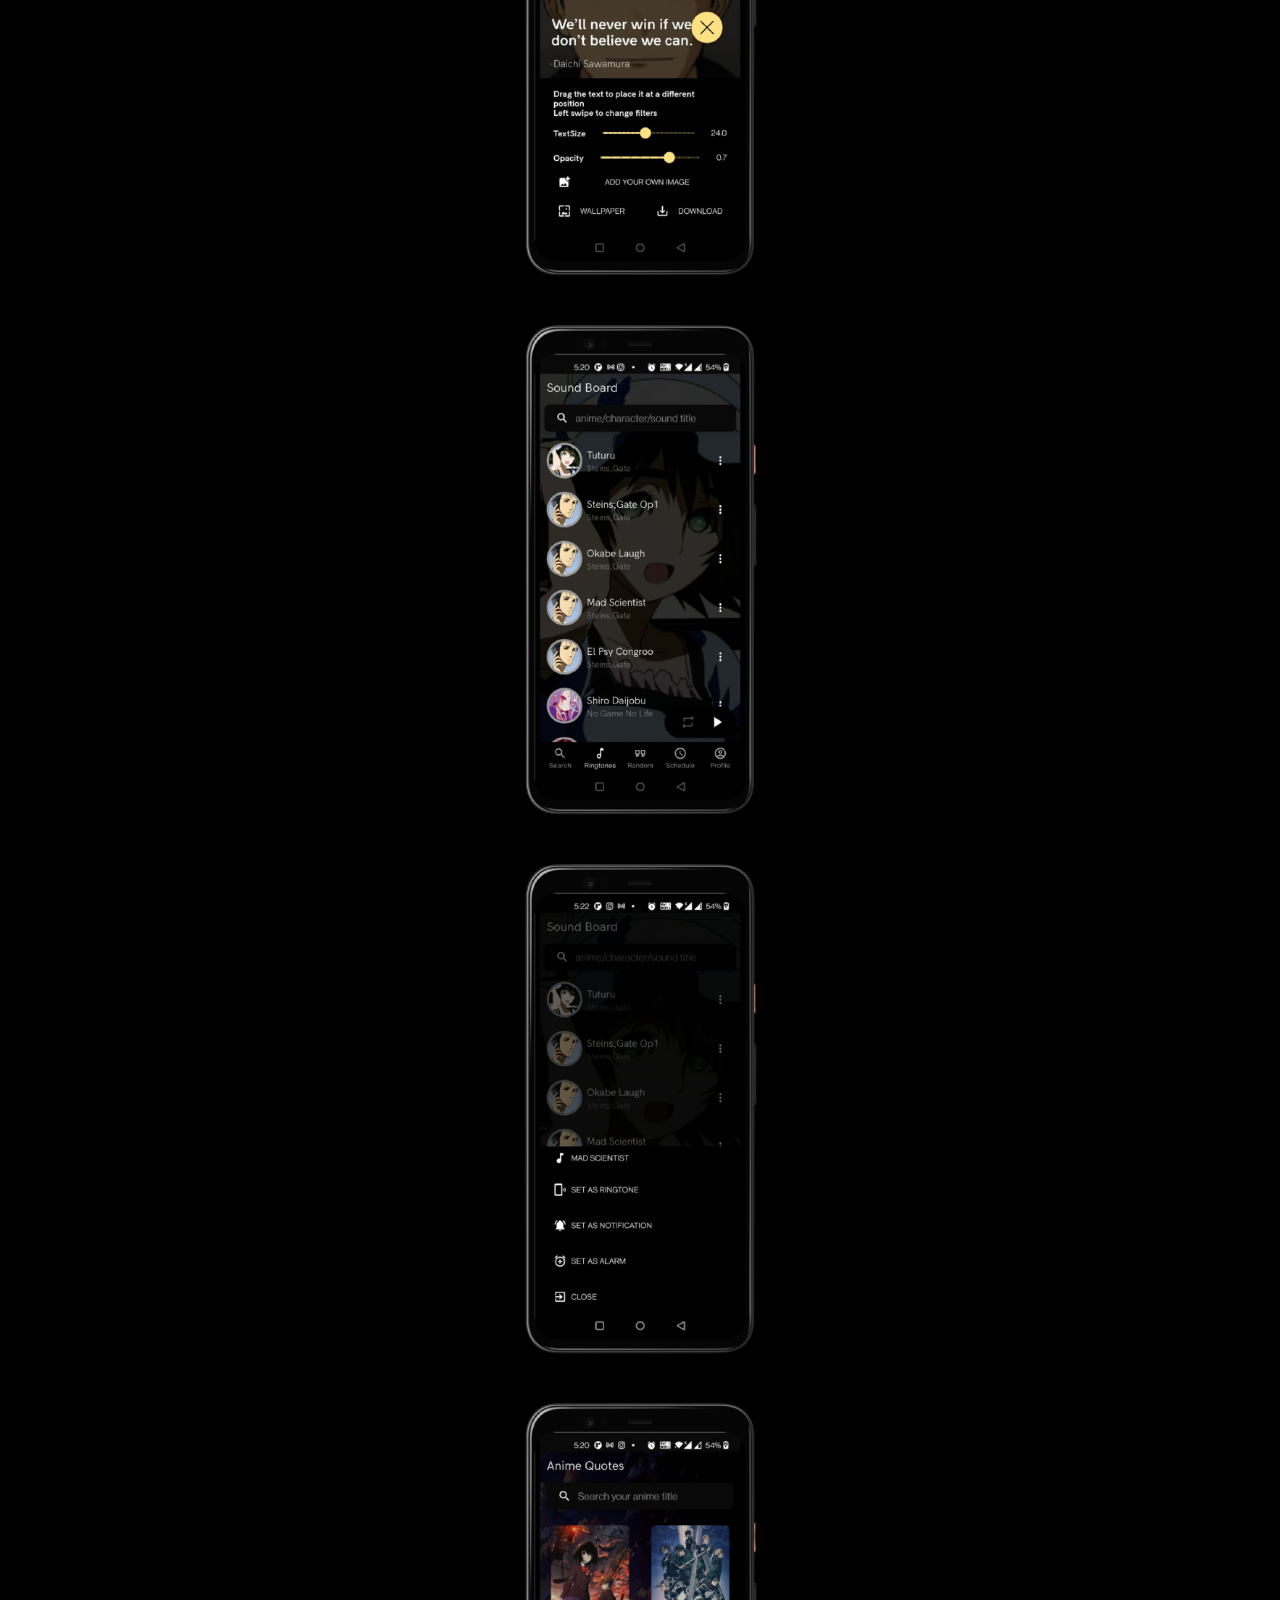
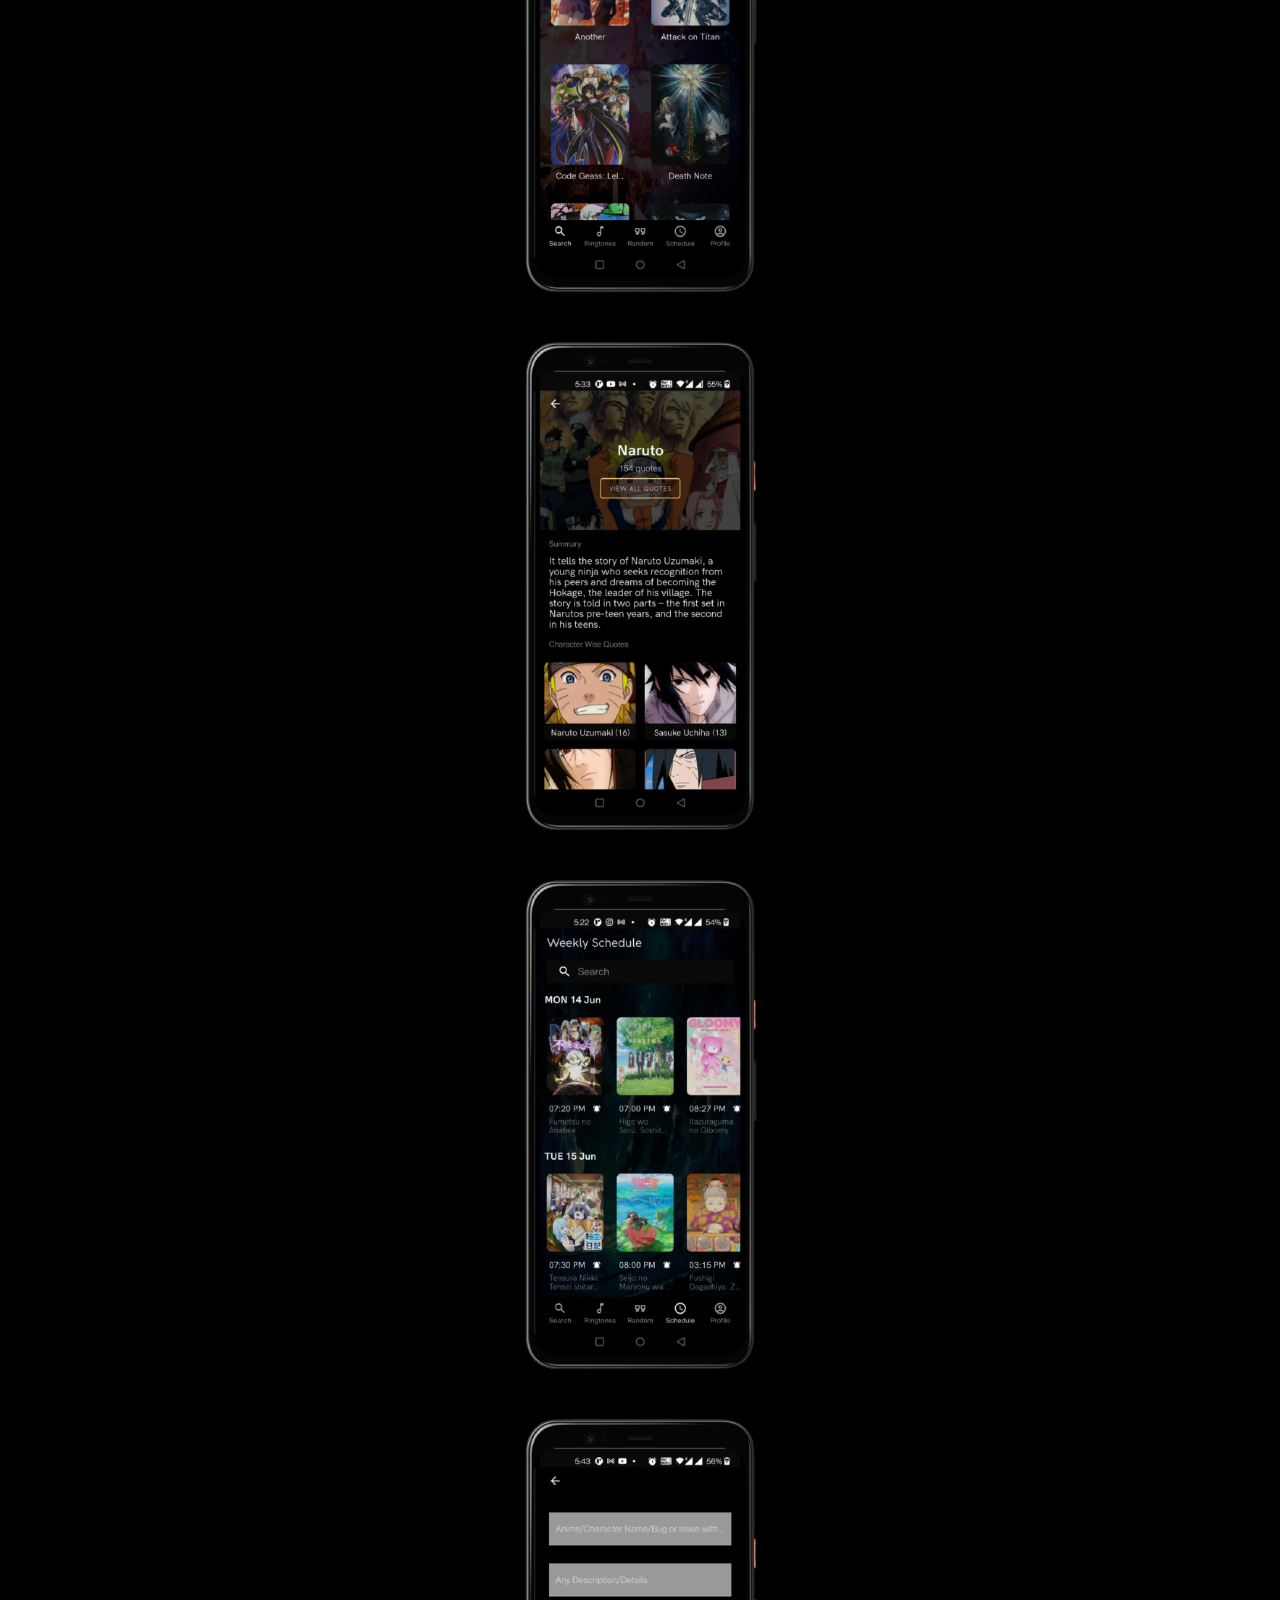
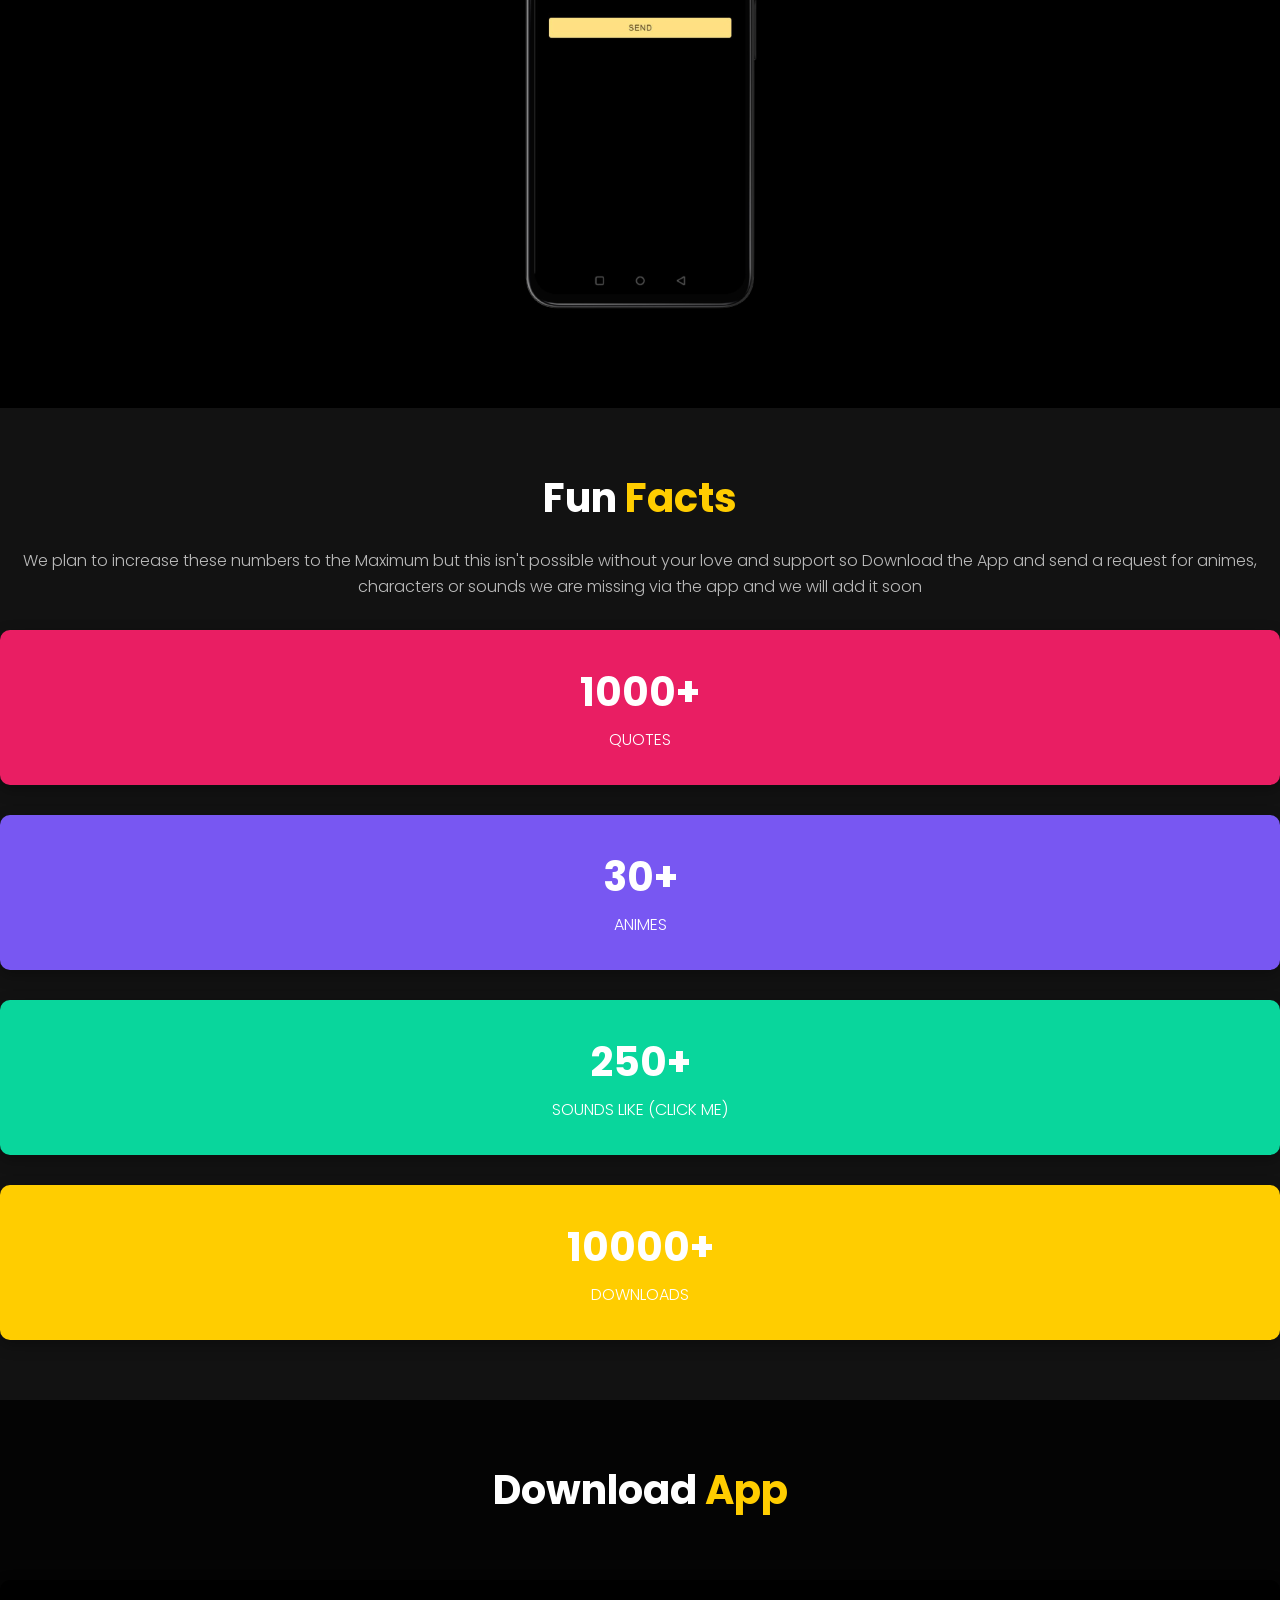
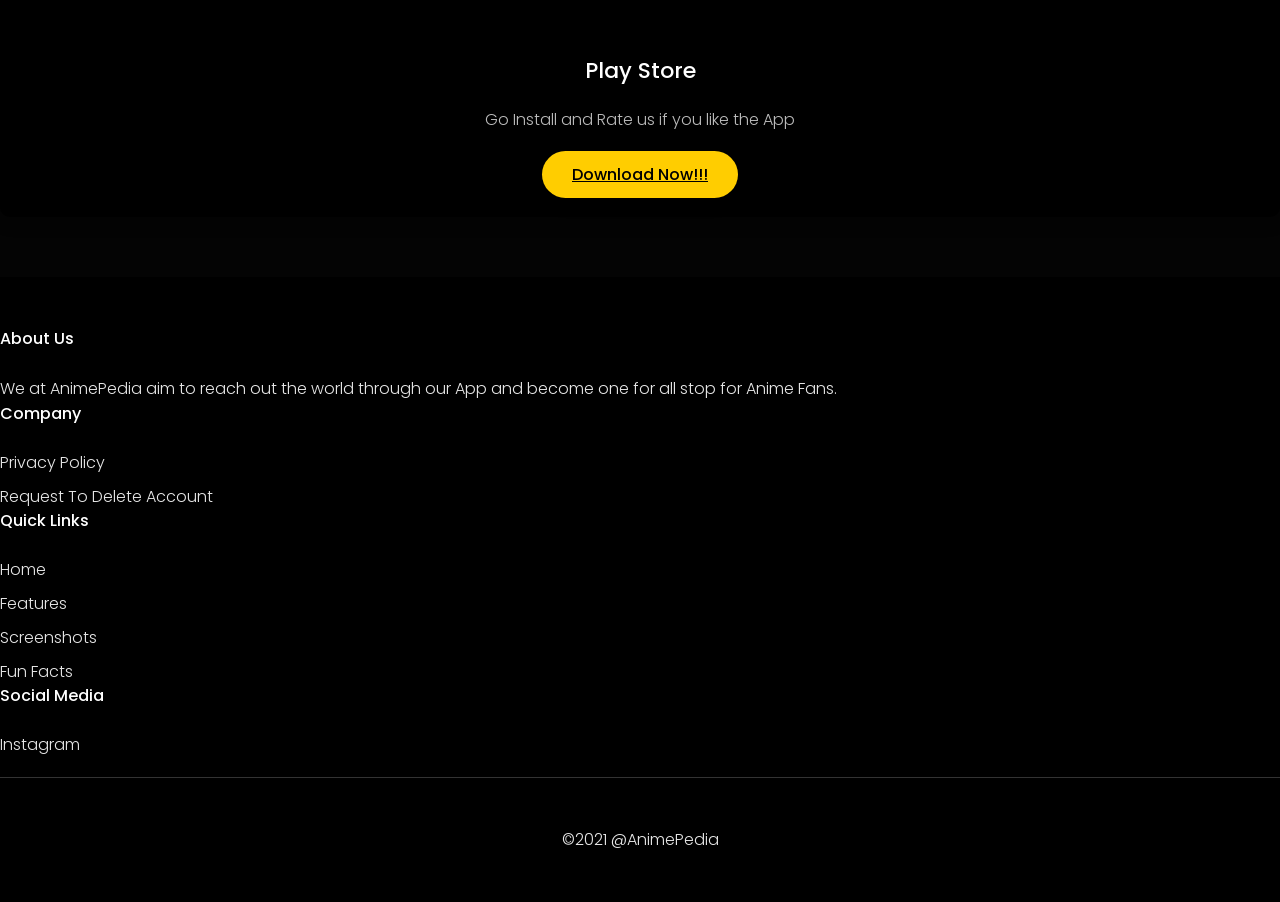
==== commit 9a1d9886: "link from home page to delete acc page" ====
--- a/index.html
+++ b/index.html
@@ -12,6 +12,8 @@
   <link rel="stylesheet" href="css/bootstrap.min.css"> 
   <!-- main css -->
   <link rel="stylesheet" href="css/style copy-black.css">
+  <script async src="https://pagead2.googlesyndication.com/pagead/js/adsbygoogle.js?client=ca-pub-4787169069184259"
+  crossorigin="anonymous"></script>
 </head>
 <body class="dark noscroll">
   
@@ -314,6 +316,7 @@
         <ul>
           <!-- <li><a href="termsnconditions.html">terms and conditions</a></li> -->
           <li><a href="privacypolicy.html">privacy policy</a></li>
+          <li><a href="deleteaccount.html">Request to delete account</a></li>
           <!-- <li><a href="#">blogs</a></li>
           <li><a href="#"></a></li>
          -->
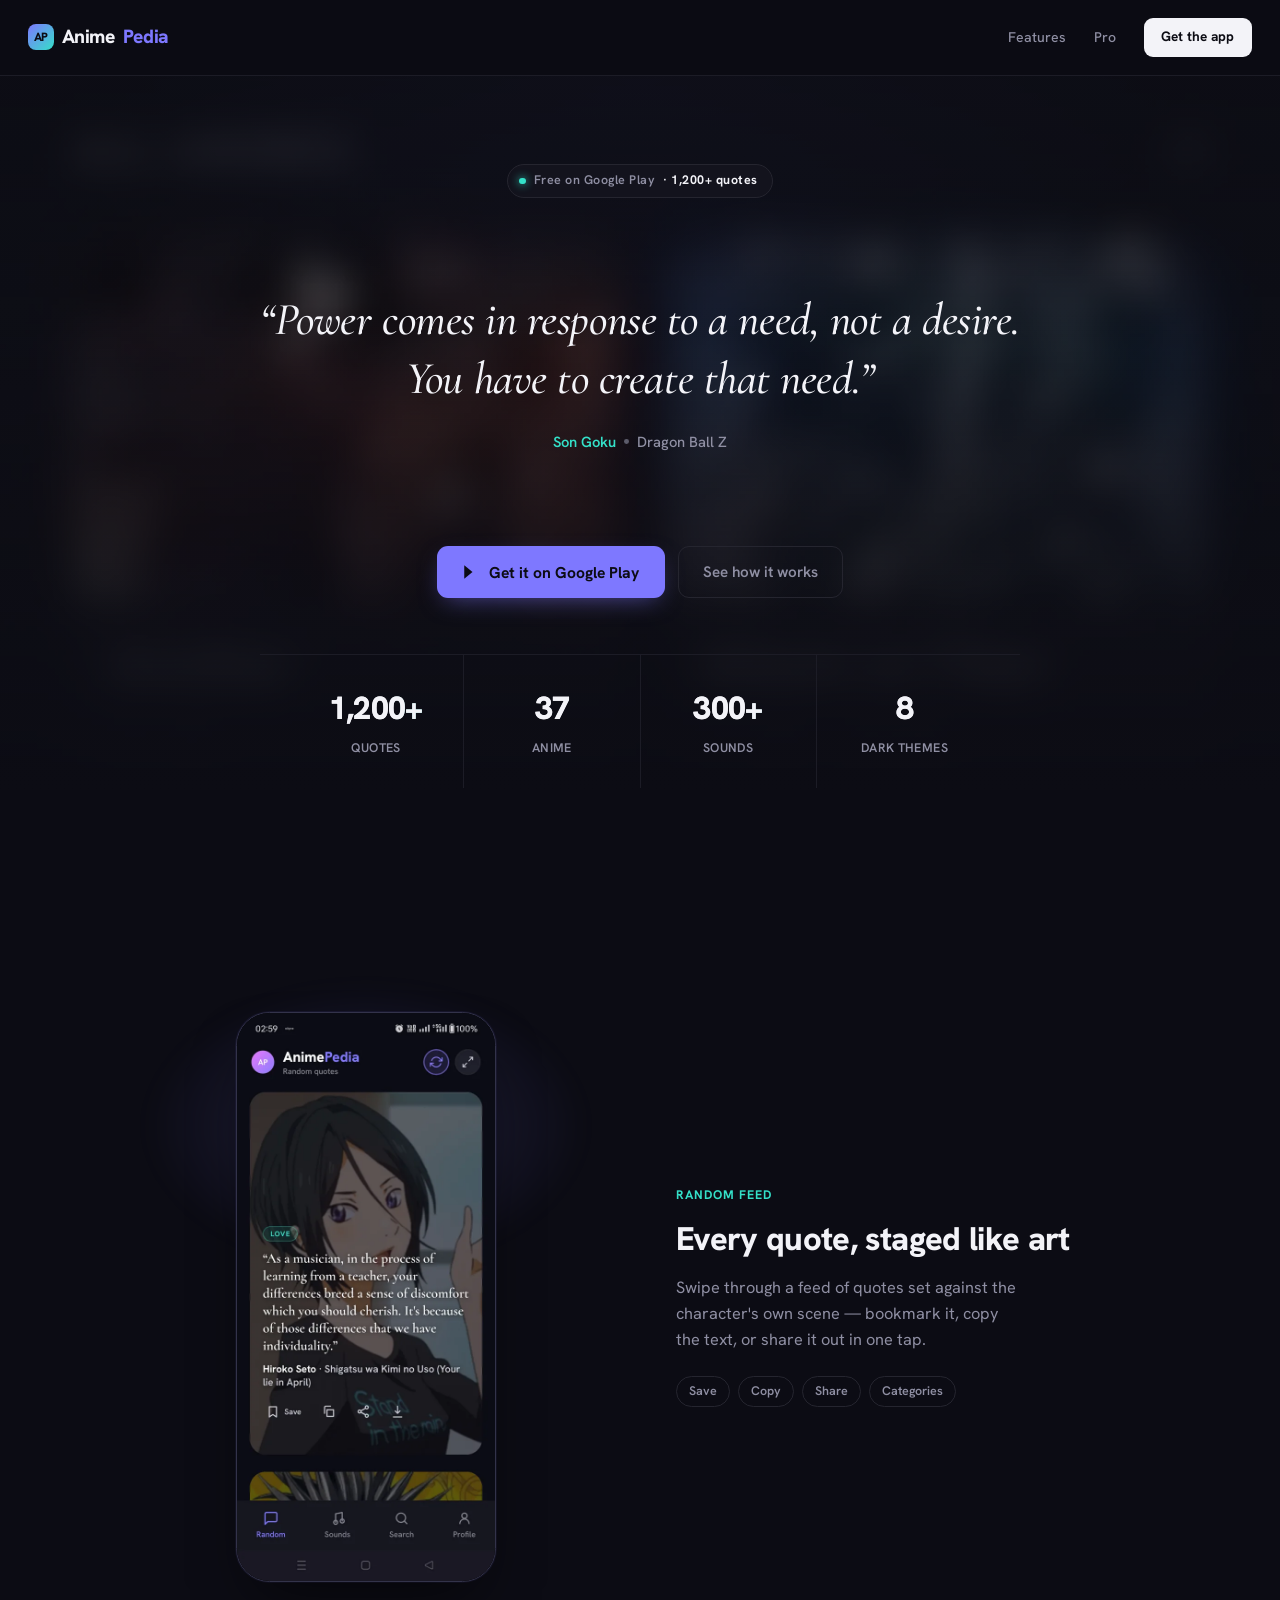
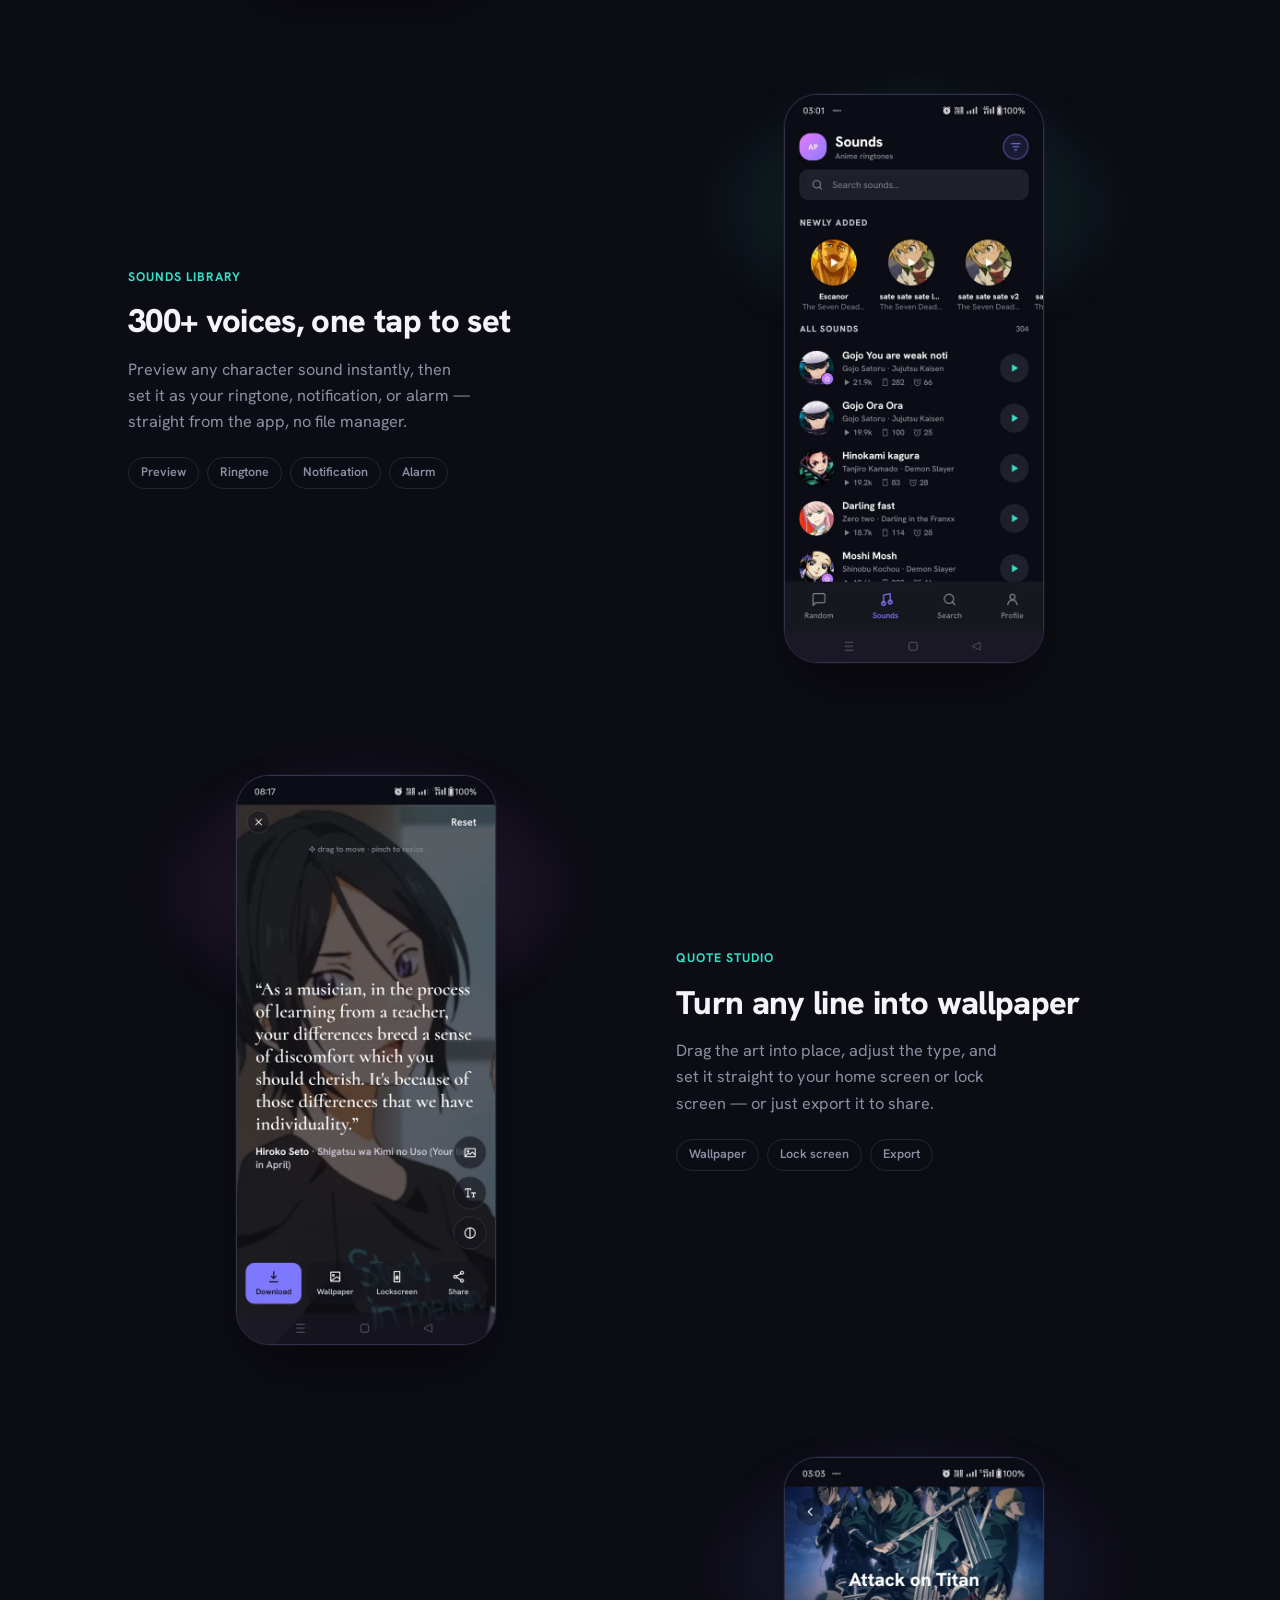
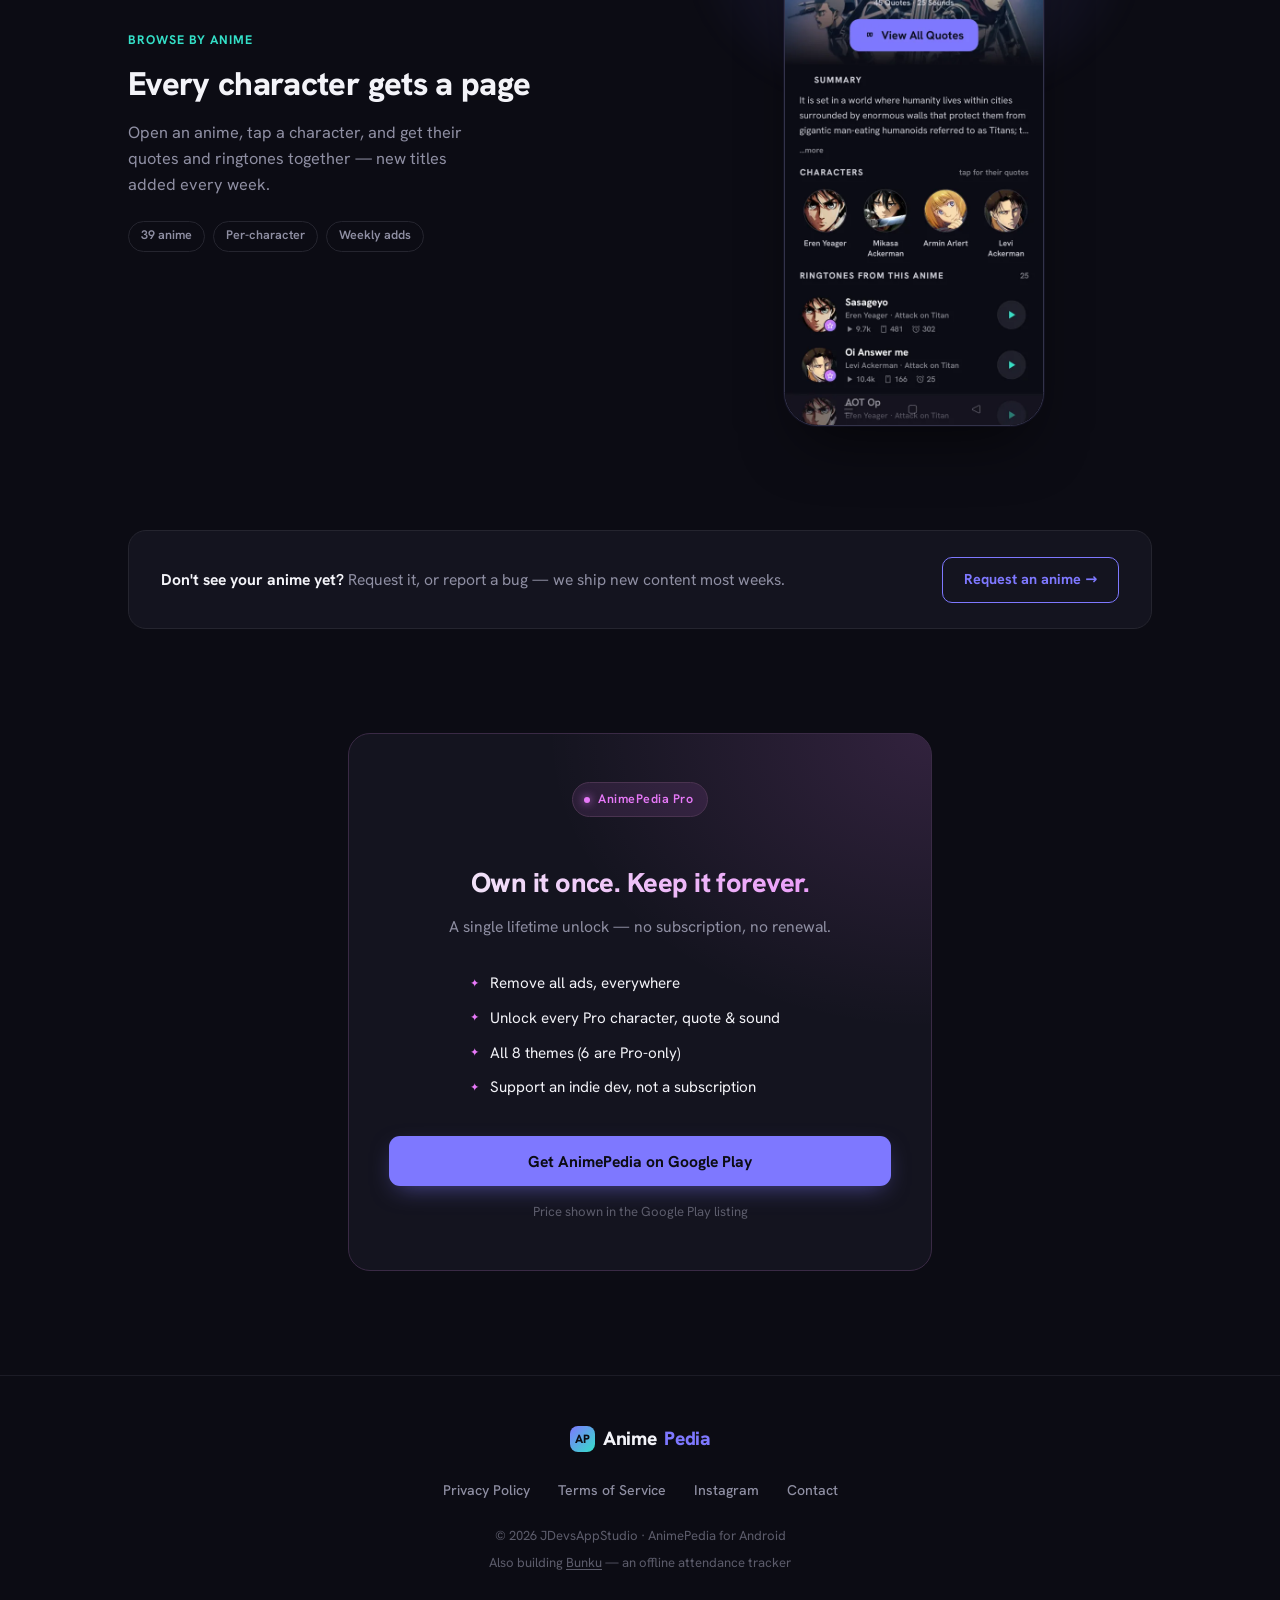
==== commit f49a3ed8: "Repurpose repo as animepedia.jdevsappstudio.com - Replace the old Bootstrap-template site with the n" ====
--- a/index.html
+++ b/index.html
@@ -1,381 +1,452 @@
-<!DOCTYPE html>
-<html lang="zxx">
+<!doctype html>
+<html lang="en">
 <head>
-  <title>AnimePedia</title>
-  <meta charset="utf-8">
-  <meta name="viewport" content="width=device-width, initial-scale=1">
-  <!-- owl carousel css --> 
-  <link rel="stylesheet" href="css/owl.carousel.min.css"> 
-  <!-- font awesome icons --> 
-  <link rel="stylesheet" href="css/font-awesome.css"> 
-  <!-- bootstrap css --> 
-  <link rel="stylesheet" href="css/bootstrap.min.css"> 
-  <!-- main css -->
-  <link rel="stylesheet" href="css/style copy-black.css">
-  <script async src="https://pagead2.googlesyndication.com/pagead/js/adsbygoogle.js?client=ca-pub-4787169069184259"
-  crossorigin="anonymous"></script>
+<meta charset="utf-8" />
+<meta name="viewport" content="width=device-width, initial-scale=1" />
+<title>AnimePedia — Anime quotes &amp; ringtones</title>
+<meta name="description" content="AnimePedia is a free anime quotes and ringtones app. Browse and bookmark 1,200+ quotes across 37 animes, and preview + set 300+ character sounds as your ringtone, notification, or alarm." />
+<link rel="canonical" href="https://animepedia.jdevsappstudio.com/" />
+<meta property="og:title" content="AnimePedia — Anime quotes &amp; ringtones" />
+<meta property="og:description" content="1,200+ quotes across 37 anime, 300+ character sounds ready to set as your ringtone, notification, or alarm." />
+<meta property="og:type" content="website" />
+<meta property="og:url" content="https://animepedia.jdevsappstudio.com/" />
+<meta name="theme-color" content="#0c0c14" />
+<link rel="icon" href="data:image/svg+xml,%3Csvg xmlns='http://www.w3.org/2000/svg' viewBox='0 0 32 32'%3E%3Cdefs%3E%3ClinearGradient id='g' x1='0' y1='0' x2='1' y2='1'%3E%3Cstop offset='0' stop-color='%237e78ff'/%3E%3Cstop offset='1' stop-color='%2334e0c8'/%3E%3C/linearGradient%3E%3C/defs%3E%3Crect width='32' height='32' rx='9' fill='url(%23g)'/%3E%3Ctext x='16' y='22' font-family='Arial,sans-serif' font-size='14' font-weight='800' fill='%230c0c14' text-anchor='middle'%3EAP%3C/text%3E%3C/svg%3E" />
+<style>
+/* ============ FONTS (inlined, subset latin) ============ */
+
+@font-face {
+  font-family: 'Cormorant';
+  font-style: italic;
+  font-weight: 500;
+  font-display: swap;
+  src: url([data-uri]) format('woff2');
+}
+@font-face {
+  font-family: 'Cormorant';
+  font-style: normal;
+  font-weight: 600;
+  font-display: swap;
+  src: url([data-uri]) format('woff2');
+}
+@font-face {
+  font-family: 'Hanken Grotesk';
+  font-style: normal;
+  font-weight: 400 800;
+  font-display: swap;
+  src: url([data-uri]) format('woff2');
+}
+
+
+/* ============ TOKENS ============ */
+:root{
+  --bg:#0c0c14;
+  --bg-raised:#14141f;
+  --bg-raised-2:#1a1a28;
+  --border:#25252f;
+  --border-soft:#1c1c26;
+  --ink:#f3f3f8;
+  --ink-muted:#8f8fa3;
+  --ink-faint:#5c5c6b;
+  --accent:#7e78ff;
+  --accent-soft:#7e78ff26;
+  --accent-2:#34e0c8;
+  --accent-pro:#e879f9;
+  --serif:'Cormorant',Georgia,serif;
+  --sans:'Hanken Grotesk',-apple-system,'Segoe UI',Roboto,system-ui,sans-serif;
+  color-scheme: dark;
+}
+*,*::before,*::after{box-sizing:border-box;margin:0;padding:0}
+html{scroll-behavior:smooth}
+body{
+  background:var(--bg); color:var(--ink);
+  font-family:var(--sans); line-height:1.6;
+  -webkit-font-smoothing:antialiased;
+  overflow-x:hidden;
+}
+img{max-width:100%;display:block}
+a{color:inherit}
+.wrap{max-width:1120px;margin:0 auto;padding-inline:1.75rem}
+@media (prefers-reduced-motion:reduce){
+  *{animation-duration:.01ms !important; animation-iteration-count:1 !important; transition-duration:.01ms !important; scroll-behavior:auto !important}
+}
+
+/* ============ NAV ============ */
+nav{
+  position:sticky; top:0; z-index:40;
+  display:flex; align-items:center; justify-content:space-between;
+  padding:1.1rem 1.75rem;
+  background:rgba(12,12,20,.72); backdrop-filter:blur(14px);
+  border-bottom:1px solid var(--border-soft);
+}
+.logo{font-size:1.2rem; font-weight:800; letter-spacing:-.02em; text-decoration:none; color:var(--ink); display:flex; align-items:center; gap:.5rem}
+.logo .mark{
+  width:1.6rem;height:1.6rem;border-radius:.5rem;
+  background:linear-gradient(135deg,var(--accent),var(--accent-2));
+  display:inline-flex;align-items:center;justify-content:center;
+  font-size:.75rem;font-weight:800;color:#0c0c14;
+}
+.logo span{color:var(--accent)}
+.nav-right{display:flex; align-items:center; gap:1.75rem}
+.nav-link{color:var(--ink-muted); text-decoration:none; font-size:.88rem; font-weight:500}
+.nav-link:hover{color:var(--ink)}
+.nav-cta{
+  display:inline-flex; align-items:center; gap:.4rem;
+  background:var(--ink); color:#0c0c14; text-decoration:none;
+  font-weight:700; font-size:.85rem; padding:.55rem 1.1rem; border-radius:9px;
+}
+@media (max-width:640px){ .nav-link{display:none} }
+
+/* ============ HERO ============ */
+.hero{
+  position:relative; padding:5.5rem 1.75rem 4rem; text-align:center;
+  isolation:isolate; overflow:hidden;
+}
+.hero-bg{
+  position:absolute; inset:0; z-index:-2;
+  background-image:url([data-uri]);
+  background-size:cover; background-position:center 30%;
+}
+.hero-scrim{
+  position:absolute; inset:0; z-index:-1;
+  background:
+    linear-gradient(180deg, rgba(12,12,20,.88) 0%, rgba(12,12,20,.72) 35%, var(--bg) 92%),
+    radial-gradient(60% 50% at 50% 0%, rgba(126,120,255,.16), transparent 70%);
+}
+.eyebrow{
+  display:inline-flex; align-items:center; gap:.5rem;
+  background:rgba(20,20,31,.8); border:1px solid var(--border);
+  color:var(--ink-muted); font-size:.78rem; font-weight:600; letter-spacing:.04em;
+  padding:.4rem .9rem .4rem .7rem; border-radius:999px; margin-bottom:2.75rem;
+}
+.eyebrow .dot{width:.4rem;height:.4rem;border-radius:50%;background:var(--accent-2); box-shadow:0 0 8px var(--accent-2)}
+.eyebrow b{color:var(--ink); font-weight:700}
+
+.quote-stage{
+  max-width:820px; margin:0 auto; min-height:clamp(220px,32vw,260px);
+  display:flex; align-items:center; justify-content:center;
+}
+.quote-slide{
+  display:none; animation:qfade .7s ease both;
+}
+.quote-slide.active{display:block}
+@keyframes qfade{ from{opacity:0; transform:translateY(6px)} to{opacity:1; transform:translateY(0)} }
+.quote-slide p{
+  font-family:var(--serif); font-style:italic; font-weight:500;
+  font-size:clamp(1.7rem,4.1vw,2.85rem); line-height:1.28; letter-spacing:-.01em;
+  color:var(--ink);
+}
+.quote-slide p::before{content:'\201c'}
+.quote-slide p::after{content:'\201d'}
+.quote-cite{
+  margin-top:1.35rem; font-size:.92rem; font-weight:600; color:var(--accent-2);
+  display:flex; align-items:center; justify-content:center; gap:.5rem;
+}
+.quote-cite .sep{width:.3rem;height:.3rem;border-radius:50%;background:var(--ink-faint)}
+.quote-cite .anime{color:var(--ink-muted); font-weight:500}
+
+.hero-cta{
+  display:flex; gap:.85rem; justify-content:center; flex-wrap:wrap;
+  margin-top:2.75rem;
+}
+.btn-primary{
+  display:inline-flex; align-items:center; gap:.55rem;
+  background:var(--accent); color:#0c0c14; text-decoration:none;
+  font-weight:700; font-size:.98rem; padding:.8rem 1.6rem;
+  border-radius:11px; transition:transform .15s, box-shadow .15s;
+  box-shadow:0 8px 24px -8px rgba(126,120,255,.55);
+}
+.btn-primary:hover{transform:translateY(-1px); box-shadow:0 10px 28px -6px rgba(126,120,255,.7)}
+.btn-ghost{
+  display:inline-flex; align-items:center; gap:.5rem;
+  background:transparent; border:1px solid var(--border); color:var(--ink-muted);
+  text-decoration:none; font-weight:600; font-size:.95rem; padding:.8rem 1.5rem; border-radius:11px;
+  transition:border-color .15s,color .15s;
+}
+.btn-ghost:hover{border-color:var(--accent); color:var(--ink)}
+
+/* ============ STATS ============ */
+.stats{
+  display:flex; justify-content:center; gap:0; flex-wrap:wrap;
+  max-width:760px; margin:3.5rem auto 0; padding:0 1.75rem;
+  border-top:1px solid var(--border-soft);
+}
+.stat{
+  flex:1; min-width:140px; text-align:center; padding:1.75rem 1rem;
+  border-right:1px solid var(--border-soft);
+}
+.stat:last-child{border-right:none}
+.stat b{
+  font-size:clamp(1.5rem,3vw,2rem); font-weight:800; display:block;
+  font-variant-numeric:tabular-nums; letter-spacing:-.02em;
+  background:linear-gradient(90deg,var(--ink),var(--ink) 60%,var(--accent-2));
+  -webkit-background-clip:text; background-clip:text;
+}
+.stat span{font-size:.78rem; color:var(--ink-muted); font-weight:600; letter-spacing:.03em; text-transform:uppercase}
+
+/* ============ FEATURE ROWS ============ */
+.features{ padding:6.5rem 0 2rem; }
+.feature-row{
+  display:grid; grid-template-columns:1fr 1fr; align-items:center; gap:4.5rem;
+  max-width:1080px; margin:0 auto; padding:3.5rem 1.75rem;
+}
+.feature-row.reverse{ direction:rtl; }
+.feature-row.reverse > *{ direction:ltr; }
+.feature-media{
+  display:flex; justify-content:center; position:relative;
+}
+.phone{
+  width:min(260px,100%); border-radius:2.1rem; overflow:hidden;
+  border:1px solid #33334a; box-shadow:0 30px 60px -20px rgba(0,0,0,.6), 0 0 0 1px rgba(126,120,255,.08);
+  background:#000;
+}
+.phone img{width:100%; display:block}
+.feature-glow{
+  position:absolute; inset:-15% -15% auto -15%; height:70%; z-index:-1;
+  background:radial-gradient(closest-side, var(--glow,var(--accent-soft)), transparent 72%);
+  filter:blur(10px);
+}
+.feature-copy .kicker{
+  font-size:.78rem; font-weight:700; letter-spacing:.08em; text-transform:uppercase;
+  color:var(--accent-2); margin-bottom:.9rem;
+}
+.feature-copy h2{
+  font-size:clamp(1.55rem,2.6vw,2.05rem); font-weight:800; letter-spacing:-.02em;
+  line-height:1.18; margin-bottom:1rem; text-wrap:balance;
+}
+.feature-copy p{ color:var(--ink-muted); font-size:1.02rem; max-width:38ch; }
+.feature-copy .tags{ display:flex; gap:.5rem; flex-wrap:wrap; margin-top:1.4rem; }
+.feature-copy .tags span{
+  font-size:.78rem; font-weight:600; color:var(--ink-muted);
+  border:1px solid var(--border); border-radius:999px; padding:.3rem .75rem;
+}
+@media (max-width:840px){
+  .feature-row, .feature-row.reverse{ grid-template-columns:1fr; direction:ltr; gap:2.25rem; text-align:center; padding:2.5rem 1.75rem; }
+  .feature-copy p{ margin-inline:auto }
+  .feature-copy .tags{ justify-content:center }
+}
+
+.reveal{ opacity:0; transform:translateY(18px); transition:opacity .6s ease, transform .6s ease; }
+.reveal.in{ opacity:1; transform:translateY(0); }
+
+/* ============ REQUEST BANNER ============ */
+.request-banner{
+  max-width:1080px; margin:1rem auto 6.5rem; padding:0 1.75rem;
+}
+.request-inner{
+  display:flex; align-items:center; justify-content:space-between; gap:1.5rem; flex-wrap:wrap;
+  background:var(--bg-raised); border:1px solid var(--border); border-radius:18px;
+  padding:1.6rem 2rem;
+}
+.request-inner p{ color:var(--ink-muted); font-size:.98rem }
+.request-inner strong{ color:var(--ink) }
+.btn-outline{
+  display:inline-flex; align-items:center; gap:.5rem; flex-shrink:0;
+  background:transparent; border:1px solid var(--accent); color:var(--accent);
+  text-decoration:none; font-weight:700; font-size:.9rem; padding:.65rem 1.3rem; border-radius:10px;
+  transition:background .15s, color .15s;
+}
+.btn-outline:hover{ background:var(--accent); color:#0c0c14 }
+
+/* ============ PRO ============ */
+.pro-section{ max-width:640px; margin:0 auto 6.5rem; padding:0 1.75rem; }
+.pro-card{
+  position:relative; overflow:hidden;
+  background:radial-gradient(120% 100% at 100% 0%, rgba(232,121,249,.14), transparent 55%), var(--bg-raised);
+  border:1px solid #3a2a45; border-radius:22px; padding:3rem 2.5rem; text-align:center;
+}
+.pro-card .eyebrow{ background:rgba(232,121,249,.1); border-color:#4a3350; color:var(--accent-pro) }
+.pro-card .eyebrow .dot{ background:var(--accent-pro); box-shadow:0 0 8px var(--accent-pro) }
+.pro-card h2{
+  font-size:1.7rem; font-weight:800; margin-bottom:.6rem; letter-spacing:-.02em;
+  background:linear-gradient(90deg,var(--ink),var(--accent-pro) 120%);
+  -webkit-background-clip:text; background-clip:text; color:transparent;
+}
+.pro-card > p{ color:var(--ink-muted); margin-bottom:2rem; font-size:.98rem }
+.pro-features{ list-style:none; text-align:left; max-width:340px; margin:0 auto 2.25rem; display:flex; flex-direction:column; gap:.65rem }
+.pro-features li{ display:flex; align-items:center; gap:.65rem; font-size:.95rem; color:var(--ink) }
+.pro-features li::before{ content:'\2726'; color:var(--accent-pro); font-size:.7rem; flex-shrink:0 }
+.price-note{ font-size:.82rem; color:var(--ink-faint); margin-top:.9rem }
+
+/* ============ FOOTER ============ */
+footer{ border-top:1px solid var(--border-soft); padding:3rem 1.75rem 2.25rem; }
+.footer-inner{ max-width:1080px; margin:0 auto; display:flex; flex-direction:column; align-items:center; gap:1.5rem; text-align:center }
+.footer-links{ display:flex; gap:1.75rem; flex-wrap:wrap; justify-content:center }
+.footer-links a{ color:var(--ink-muted); text-decoration:none; font-size:.88rem; font-weight:500 }
+.footer-links a:hover{ color:var(--accent-2) }
+.footer-meta{ color:var(--ink-faint); font-size:.82rem; display:flex; flex-direction:column; gap:.4rem; align-items:center }
+.footer-meta a{ color:var(--ink-faint); text-decoration:underline; text-underline-offset:2px }
+.footer-meta a:hover{ color:var(--ink-muted) }
+</style>
 </head>
-<body class="dark noscroll">
-  
-<!-- ------------Preeloader start------- -->
-
-
-<!-- <div class="preloader">
-  <div class="shuriken-1">
-    <svg xmlns="http://www.w3.org/2000/svg" xmlns:xlink="http://www.w3.org/1999/xlink" aria-hidden="true" focusable="false" width="12em" height="12em" style="-ms-transform: rotate(360deg); -webkit-transform: rotate(360deg); transform: rotate(360deg);" preserveAspectRatio="xMidYMid meet" viewBox="0 0 512 512"><path d="M328.876 132.542c42.457 68.612 149.227-58.938 170.989-115.976c61.182 226.687-128.532 308.915-135.427 328.892c7.255 69.326 51.51 118.195 131.396 156.386c-99.151 29.826-238.608-6.45-316.8-121.723C143.066 327.1 30.801 430.328 13.78 496.201c-34.377-113.443 2.418-172.508 35.594-230.973c38.4-67.671 102.25-75.349 97.414-117.266c-6.702-58.084-73.653-117.459-132.202-134.62C131.638-32.989 279 51.94 328.876 132.541zM303.85 263.71c0-40.71-44.372-66.29-79.679-45.936s-35.306 71.518 0 91.872c35.307 20.355 79.68-5.227 79.68-45.936z" fill="#ffcd00"/></svg>
-  </div>
-  <div class="loading">
-    <div class="dots-7"></div>
-  </div>
-  </div> -->
-
-
-<!-- ------------Preeloader send------- -->
-
-
-
-<!-- Navbar start -->
-<nav class="navbar navbar-expand-lg fixed-top">
-  <div class="container">
-  <!-- Brand -->
-  <a class="navbar-brand" href="#">AnimePedia</a>
-
-  <!-- Toggler/collapsibe Button -->
-  <button class="navbar-toggler" type="button" data-toggle="collapse" data-target="#collapsibleNavbar">
-    <i class="fas fa-bars"></i>
-  </button>
-
-  <!-- Navbar links -->
-  <div class="collapse navbar-collapse" id="collapsibleNavbar">
-    <ul class="navbar-nav ml-auto">
-      <li class="nav-item">
-        <a class="nav-link active color-set" data-scroll-nav="0" href="#">Home</a>
-      </li>
-      <li class="nav-item">
-        <a class="nav-link color-set" data-scroll-nav="1" href="#">Features</a>
-      </li>
-      <li class="nav-item">
-        <a class="nav-link color-set" data-scroll-nav="2" href="#">Screenshots</a>
-      </li>
-      <li class="nav-item">
-        <a class="nav-link color-set" data-scroll-nav="3" href="#">Fun Facts</a>
-      </li>
-      <li class="nav-item">
-        <a class="nav-link color-set" href="https://play.google.com/store/apps/details?id=com.jdevsappstudio.animepedia" >Download Now!!!</a>
-      </li>
+<body>
+
+<nav>
+  <a class="logo" href="#"><span class="mark">AP</span>Anime<span>Pedia</span></a>
+  <div class="nav-right">
+    <a class="nav-link" href="#features">Features</a>
+    <a class="nav-link" href="#pro">Pro</a>
+    <a class="nav-cta" href="https://play.google.com/store/apps/details?id=com.jdevsappstudio.animepedia" target="_blank" rel="noopener">Get the app</a>
+  </div>
+</nav>
+
+<section class="hero">
+  <div class="hero-bg"></div>
+  <div class="hero-scrim"></div>
+  <span class="eyebrow"><span class="dot"></span> Free on Google Play <b>&middot; 1,200+ quotes</b></span>
+
+  <div class="quote-stage" id="quoteStage"></div>
+
+  <div class="hero-cta">
+    <a class="btn-primary" href="https://play.google.com/store/apps/details?id=com.jdevsappstudio.animepedia" target="_blank" rel="noopener">
+      <svg width="18" height="18" viewBox="0 0 24 24" fill="none"><path d="M3 3l11 9-11 9V3z" fill="currentColor"/></svg>
+      Get it on Google Play
+    </a>
+    <a class="btn-ghost" href="#features">See how it works</a>
+  </div>
+
+  <div class="stats">
+    <div class="stat"><b>1,200+</b><span>Quotes</span></div>
+    <div class="stat"><b>37</b><span>Anime</span></div>
+    <div class="stat"><b>300+</b><span>Sounds</span></div>
+    <div class="stat"><b>8</b><span>Dark themes</span></div>
+  </div>
+</section>
+
+<main class="features" id="features">
+
+  <div class="feature-row reveal">
+    <div class="feature-media">
+      <div class="feature-glow" style="--glow:#7e78ff33"></div>
+      <div class="phone"><img src="[data-uri]" alt="AnimePedia random quote feed showing a quote over character art" loading="lazy" /></div>
+    </div>
+    <div class="feature-copy">
+      <div class="kicker">Random feed</div>
+      <h2>Every quote, staged like art</h2>
+      <p>Swipe through a feed of quotes set against the character's own scene — bookmark it, copy the text, or share it out in one tap.</p>
+      <div class="tags"><span>Save</span><span>Copy</span><span>Share</span><span>Categories</span></div>
+    </div>
+  </div>
+
+  <div class="feature-row reverse reveal">
+    <div class="feature-media">
+      <div class="feature-glow" style="--glow:#34e0c833"></div>
+      <div class="phone"><img src="[data-uri]" alt="AnimePedia sounds library with playable ringtones" loading="lazy" /></div>
+    </div>
+    <div class="feature-copy">
+      <div class="kicker">Sounds library</div>
+      <h2>300+ voices, one tap to set</h2>
+      <p>Preview any character sound instantly, then set it as your ringtone, notification, or alarm — straight from the app, no file manager.</p>
+      <div class="tags"><span>Preview</span><span>Ringtone</span><span>Notification</span><span>Alarm</span></div>
+    </div>
+  </div>
+
+  <div class="feature-row reveal">
+    <div class="feature-media">
+      <div class="feature-glow" style="--glow:#e879f933"></div>
+      <div class="phone"><img src="[data-uri]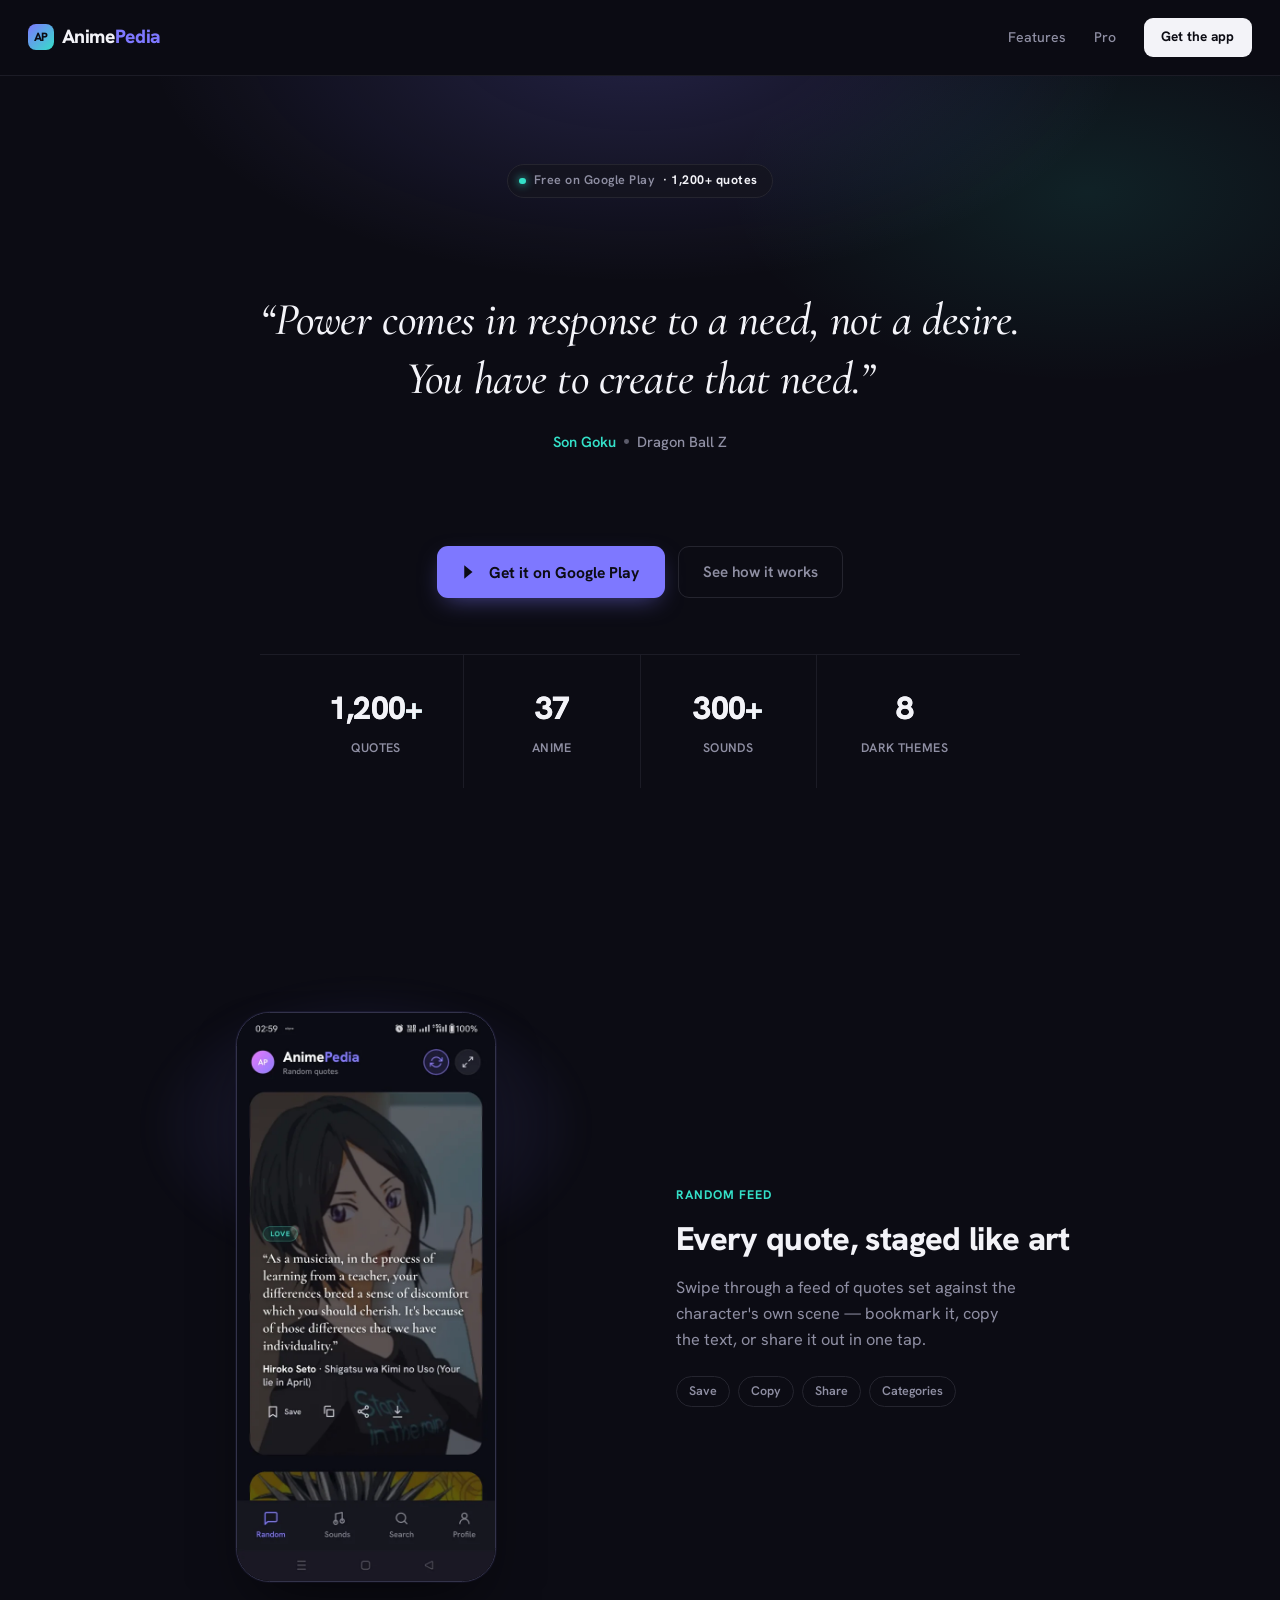
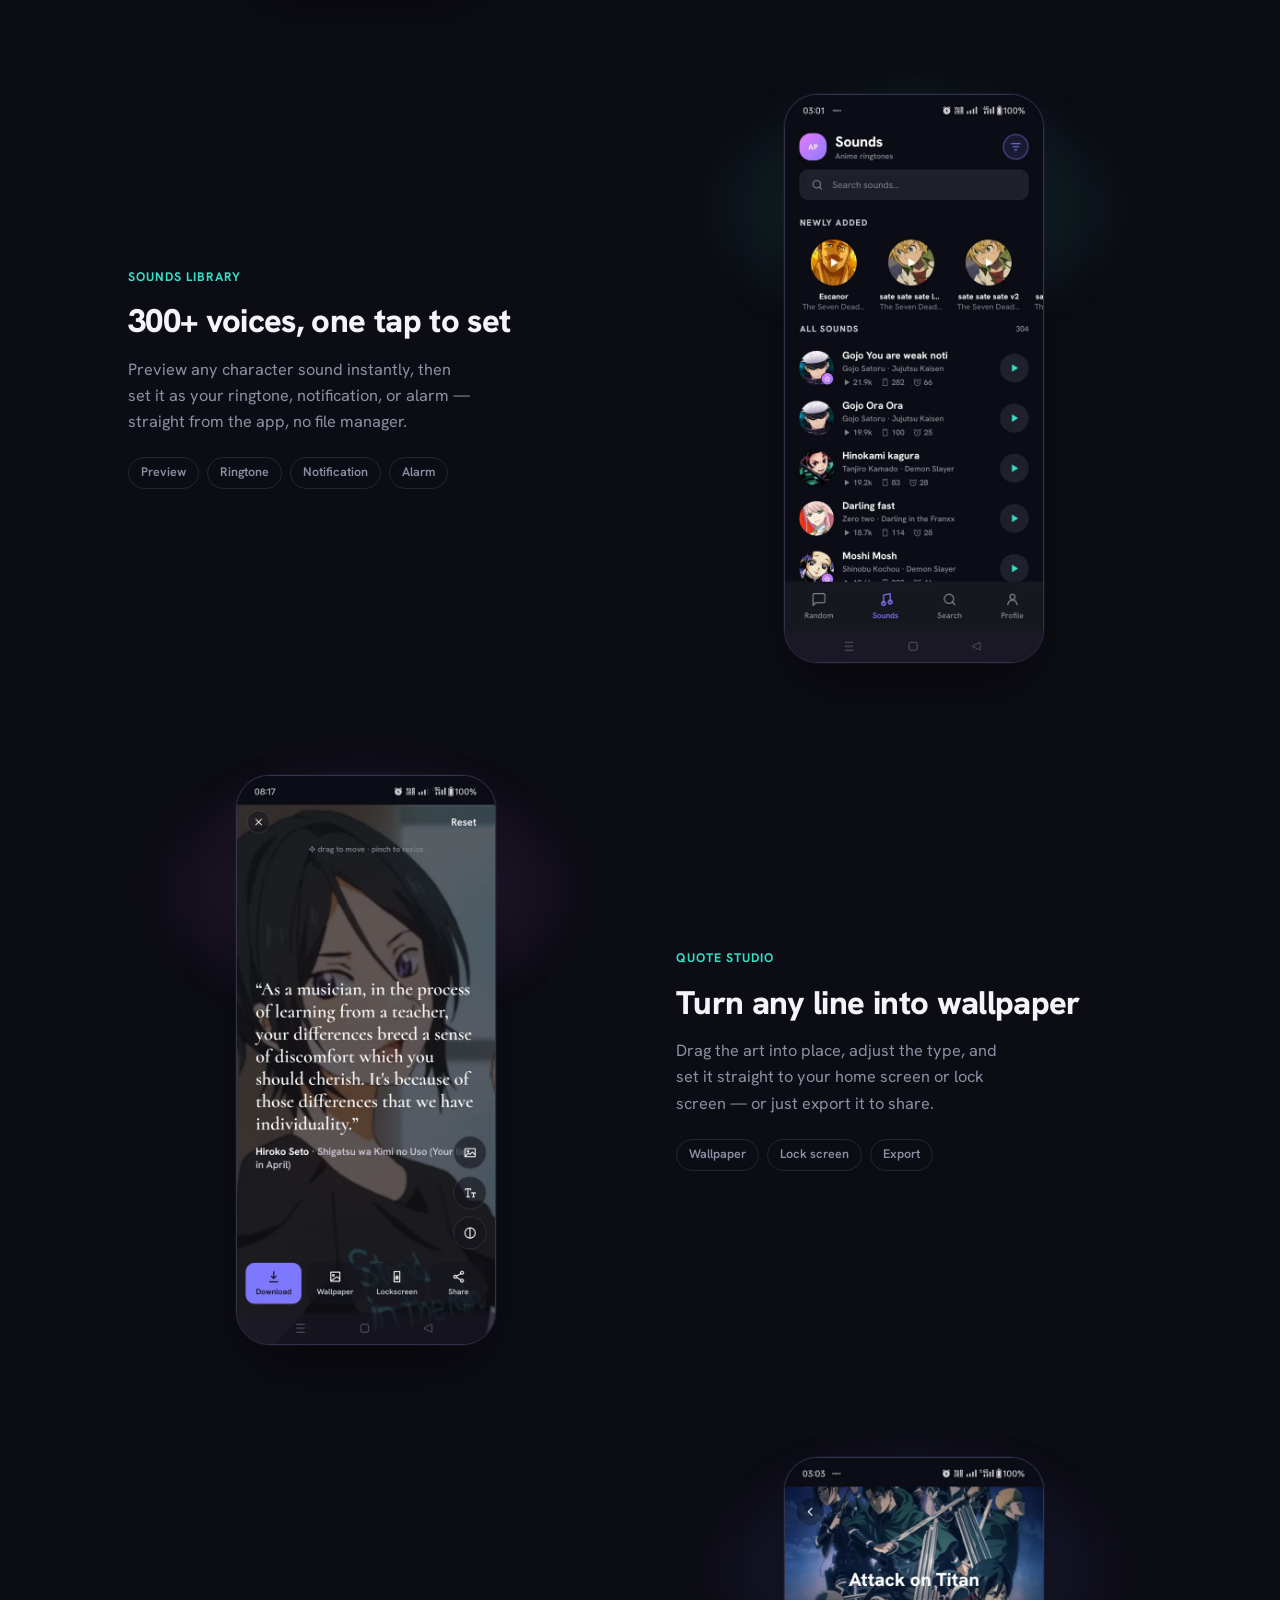
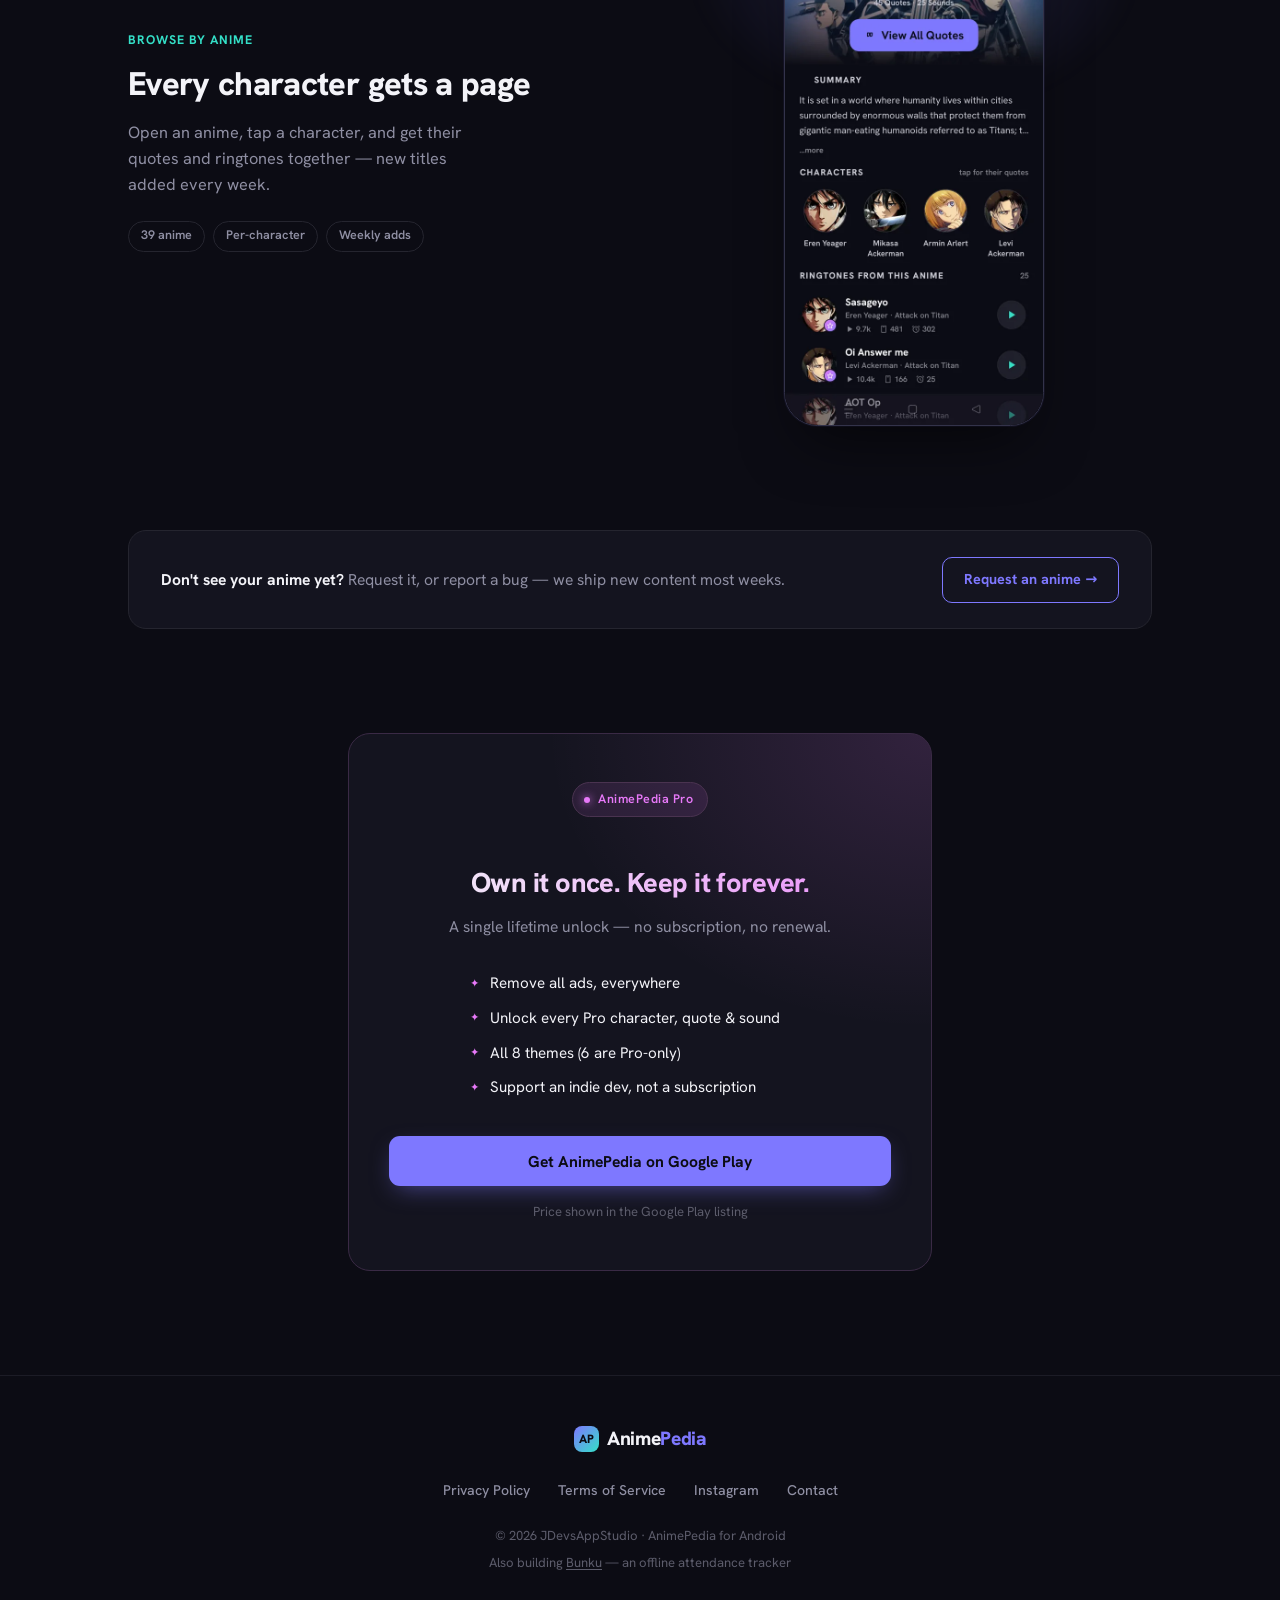
==== commit 5e153be5: "Fix logo word-gap bug, drop hero background image - .logo used flex+gap with a bare text node ("Anim" ====
--- a/index.html
+++ b/index.html
@@ -86,7 +86,7 @@
   display:inline-flex;align-items:center;justify-content:center;
   font-size:.75rem;font-weight:800;color:#0c0c14;
 }
-.logo span{color:var(--accent)}
+.logo .accent{color:var(--accent)}
 .nav-right{display:flex; align-items:center; gap:1.75rem}
 .nav-link{color:var(--ink-muted); text-decoration:none; font-size:.88rem; font-weight:500}
 .nav-link:hover{color:var(--ink)}
@@ -102,16 +102,11 @@
   position:relative; padding:5.5rem 1.75rem 4rem; text-align:center;
   isolation:isolate; overflow:hidden;
 }
-.hero-bg{
-  position:absolute; inset:0; z-index:-2;
-  background-image:url([data-uri]);
-  background-size:cover; background-position:center 30%;
-}
 .hero-scrim{
   position:absolute; inset:0; z-index:-1;
   background:
-    linear-gradient(180deg, rgba(12,12,20,.88) 0%, rgba(12,12,20,.72) 35%, var(--bg) 92%),
-    radial-gradient(60% 50% at 50% 0%, rgba(126,120,255,.16), transparent 70%);
+    radial-gradient(55% 45% at 50% -5%, rgba(126,120,255,.20), transparent 70%),
+    radial-gradient(40% 35% at 85% 15%, rgba(52,224,200,.10), transparent 70%);
 }
 .eyebrow{
   display:inline-flex; align-items:center; gap:.5rem;
@@ -282,7 +277,7 @@
 <body>
 
 <nav>
-  <a class="logo" href="#"><span class="mark">AP</span>Anime<span>Pedia</span></a>
+  <a class="logo" href="#"><span class="mark">AP</span><span class="word">Anime<span class="accent">Pedia</span></span></a>
   <div class="nav-right">
     <a class="nav-link" href="#features">Features</a>
     <a class="nav-link" href="#pro">Pro</a>
@@ -291,7 +286,6 @@
 </nav>
 
 <section class="hero">
-  <div class="hero-bg"></div>
   <div class="hero-scrim"></div>
   <span class="eyebrow"><span class="dot"></span> Free on Google Play <b>&middot; 1,200+ quotes</b></span>
 
@@ -396,7 +390,7 @@
 
 <footer>
   <div class="footer-inner">
-    <a class="logo" href="#"><span class="mark">AP</span>Anime<span>Pedia</span></a>
+    <a class="logo" href="#"><span class="mark">AP</span><span class="word">Anime<span class="accent">Pedia</span></span></a>
     <div class="footer-links">
       <a href="privacy-policy.html">Privacy Policy</a>
       <a href="terms-of-service.html">Terms of Service</a>
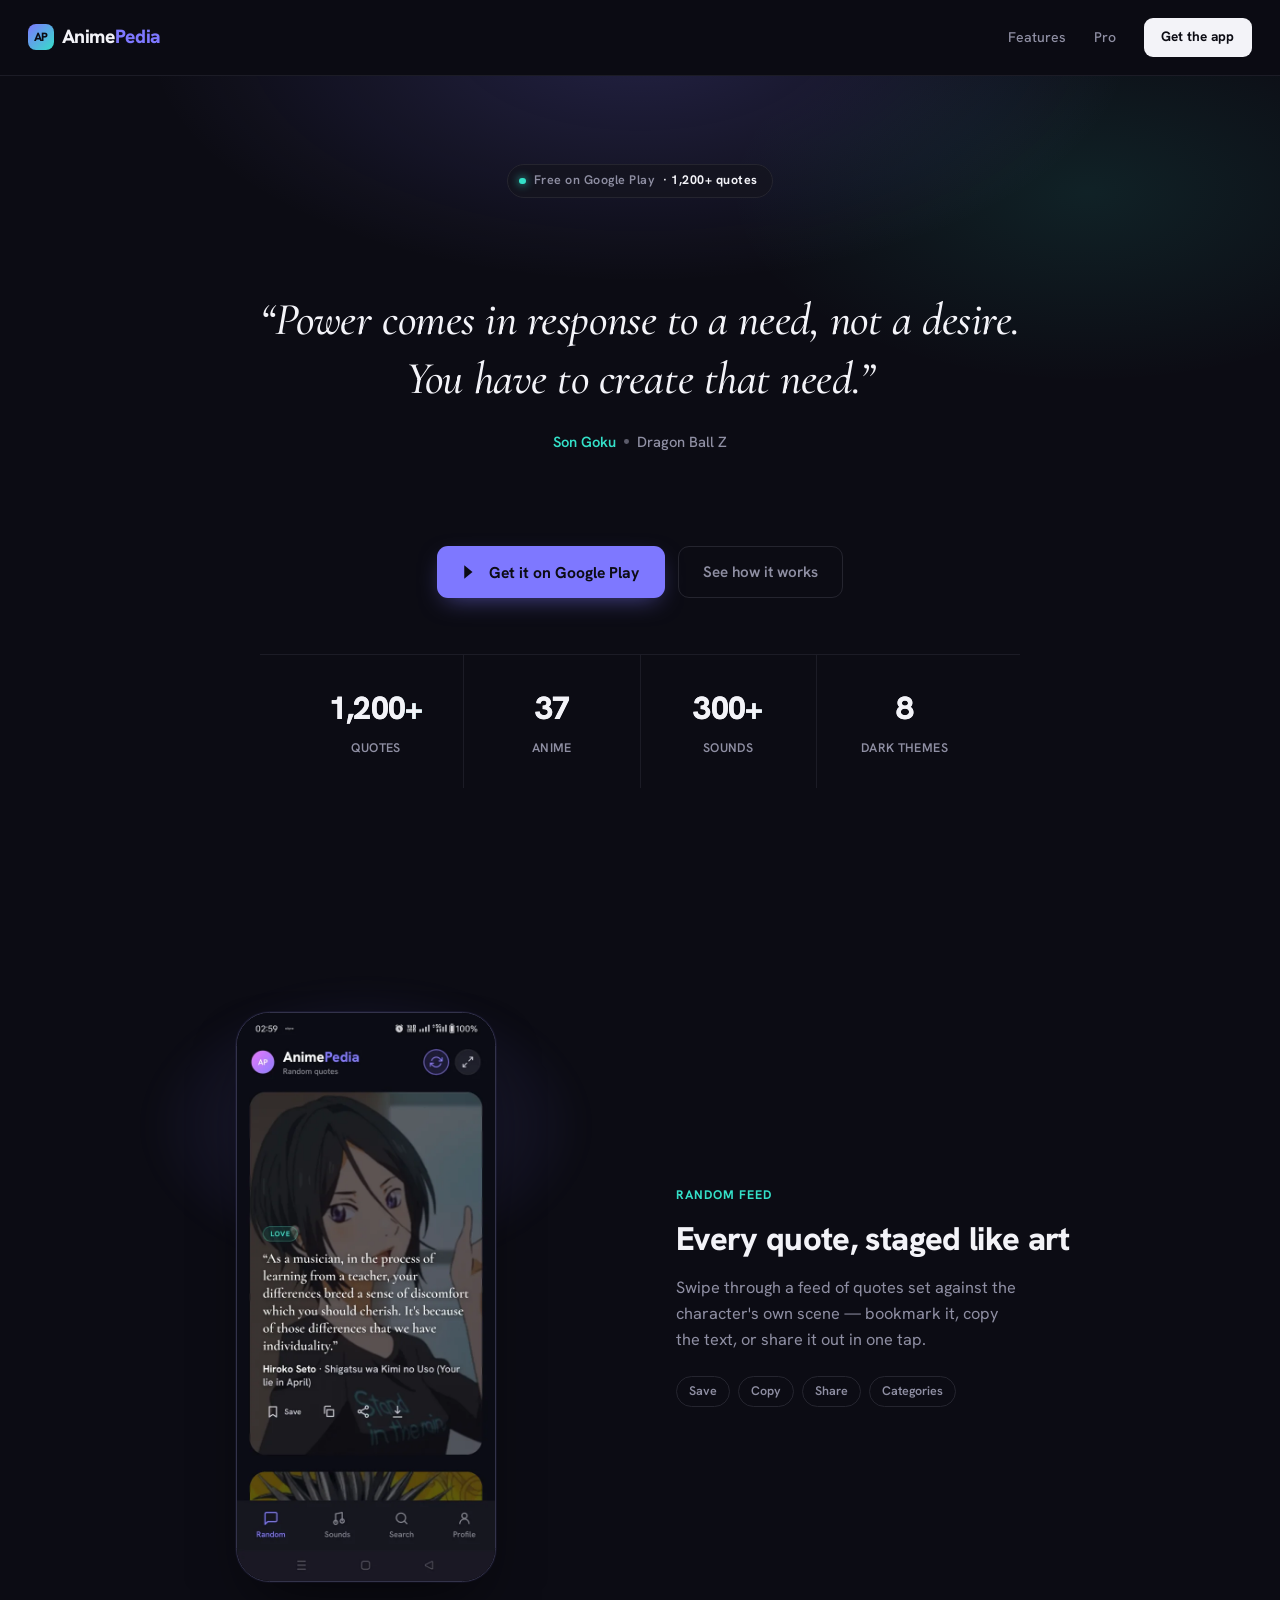
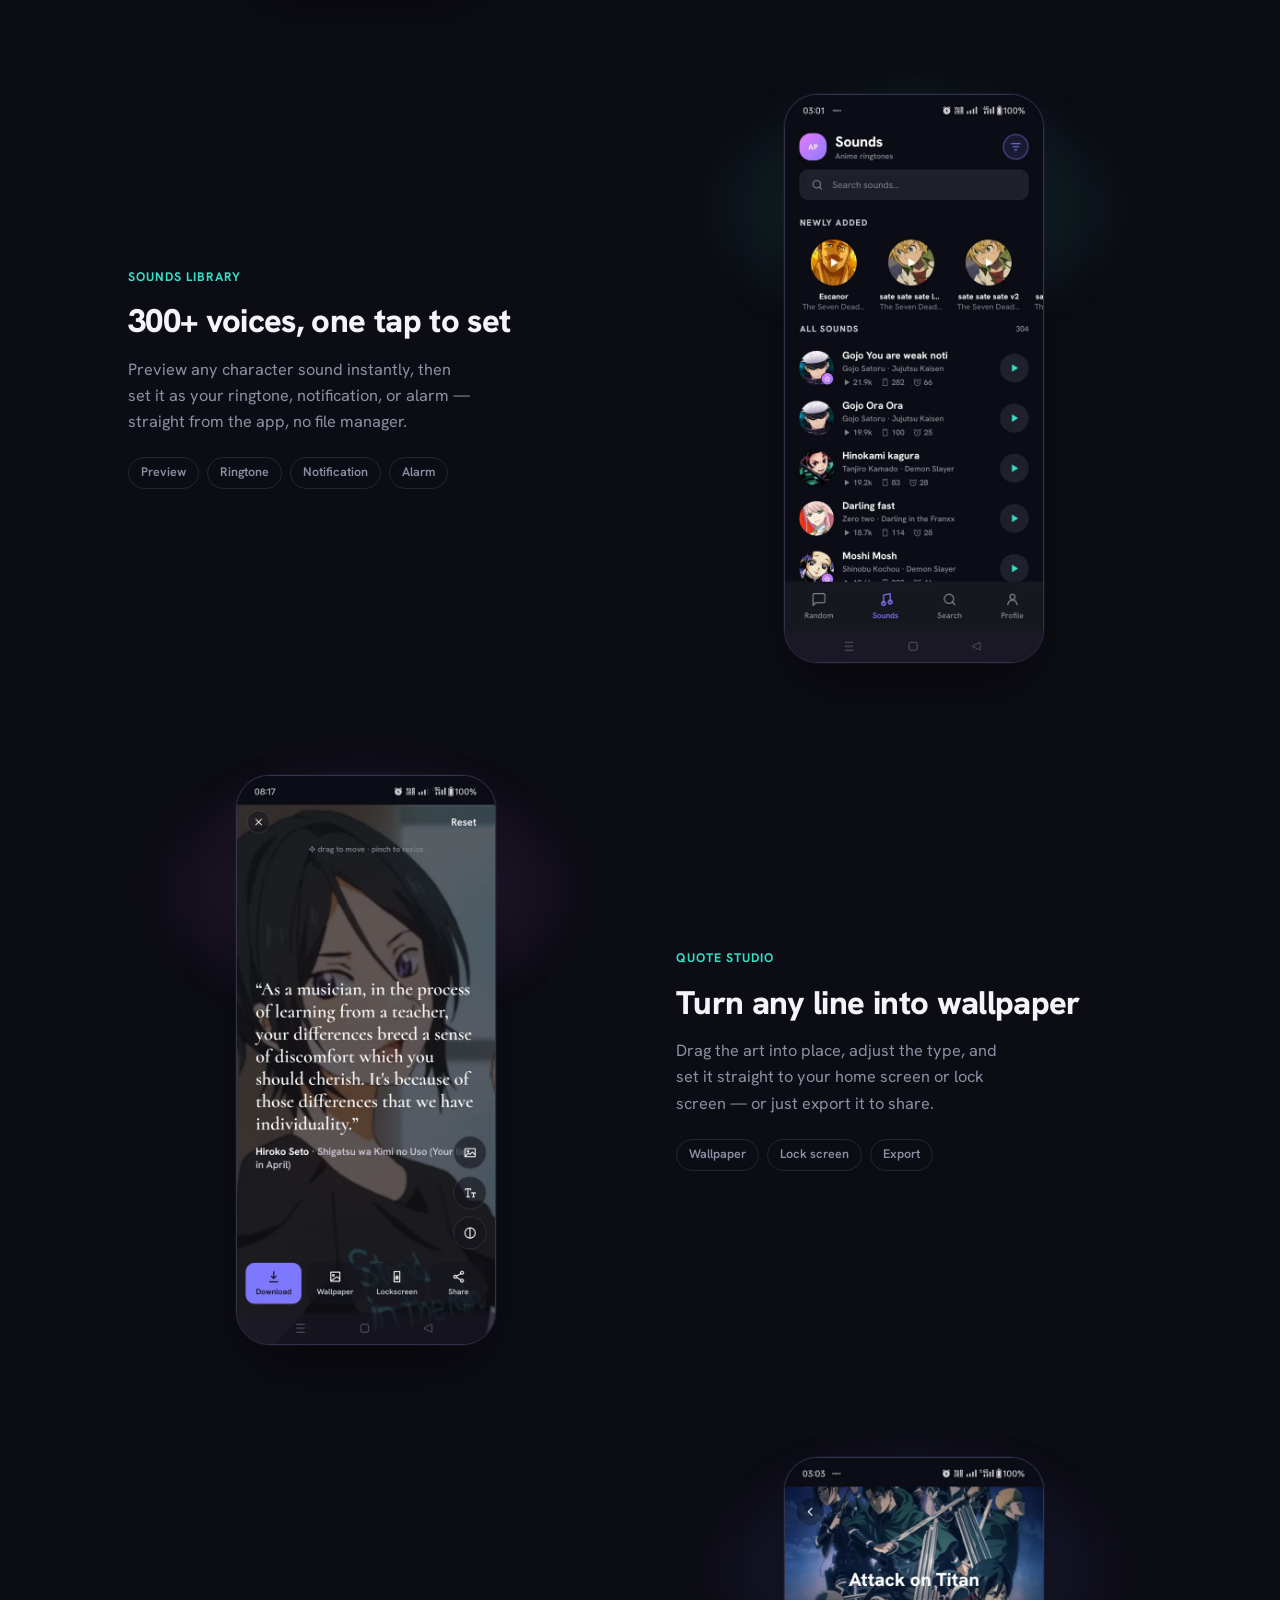
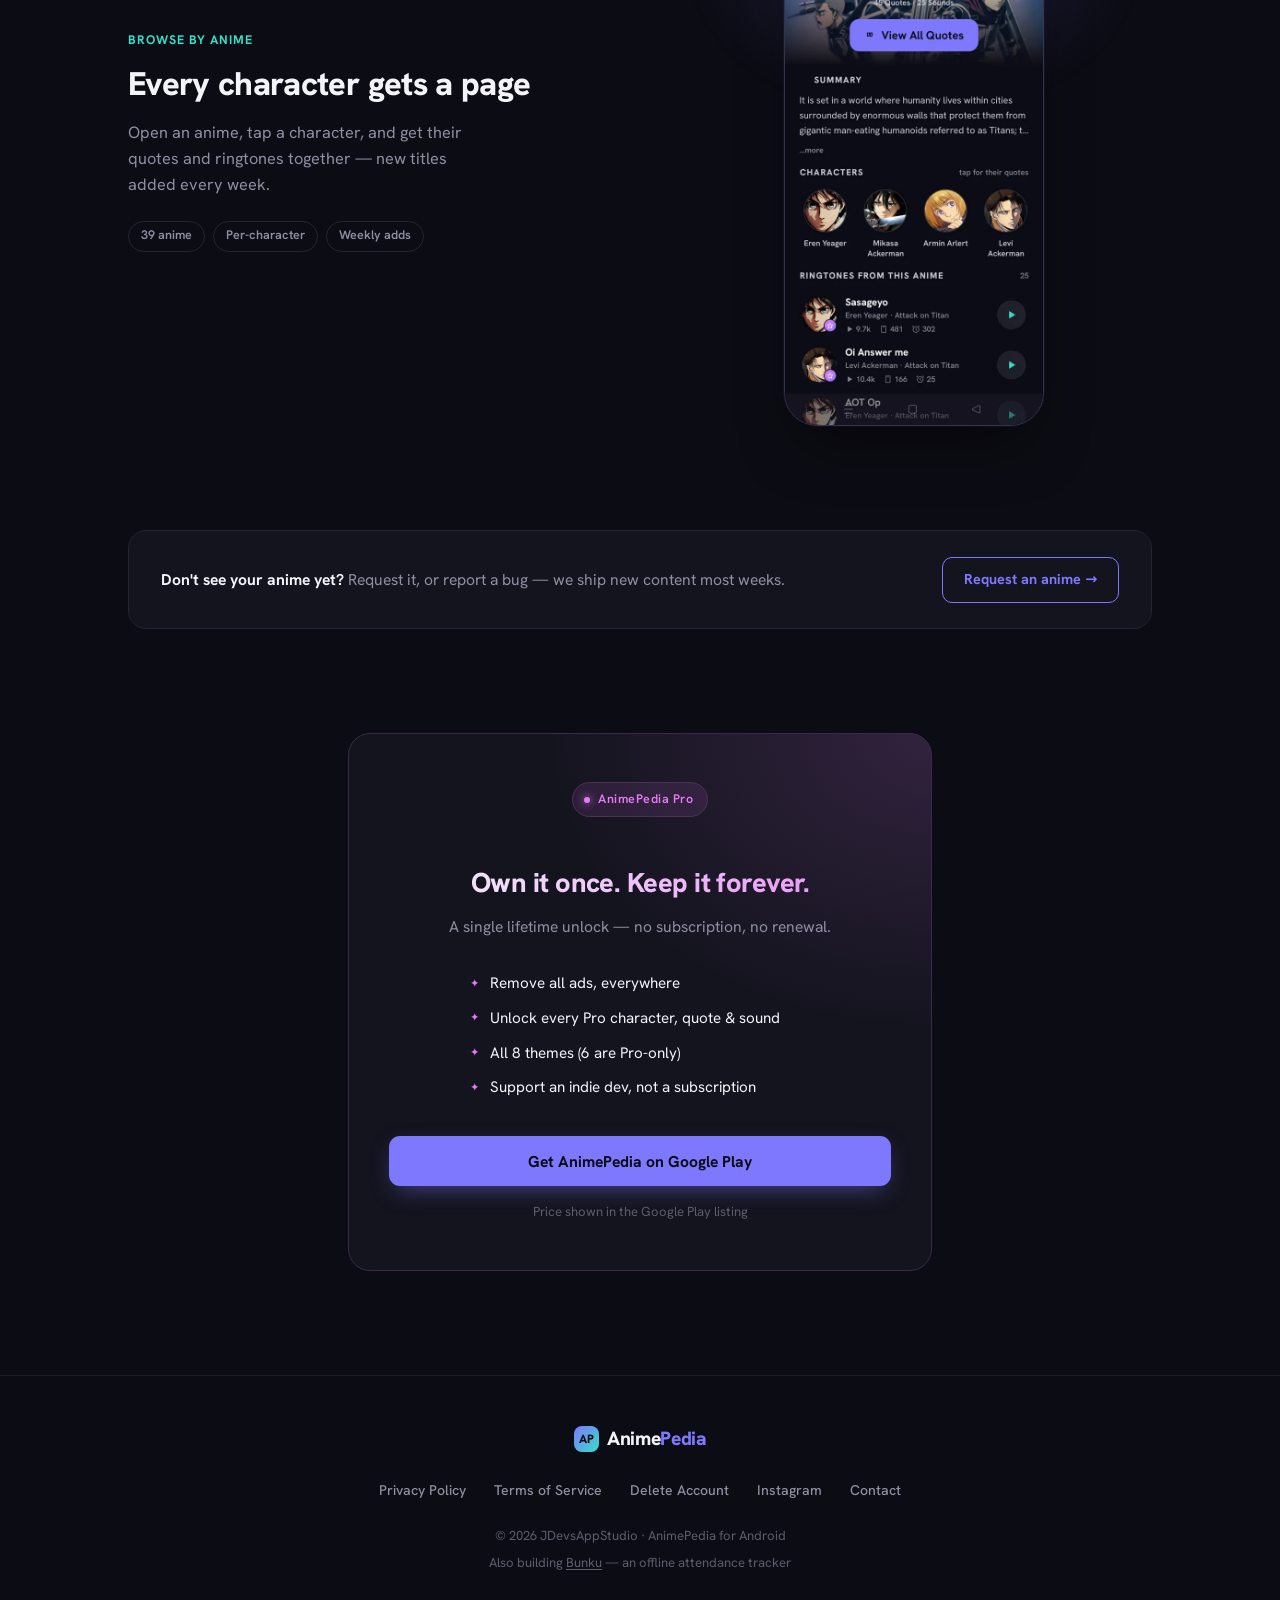
==== commit d1dbbedb: "Add account/data deletion page Play Console's Data Safety form had been pointing both the account- d" ====
--- a/index.html
+++ b/index.html
@@ -394,6 +394,7 @@
     <div class="footer-links">
       <a href="privacy-policy.html">Privacy Policy</a>
       <a href="terms-of-service.html">Terms of Service</a>
+      <a href="delete-account.html">Delete Account</a>
       <a href="https://www.instagram.com/animepedia.xyz/" target="_blank" rel="noopener">Instagram</a>
       <a href="mailto:jdevsappstudio@gmail.com">Contact</a>
     </div>
